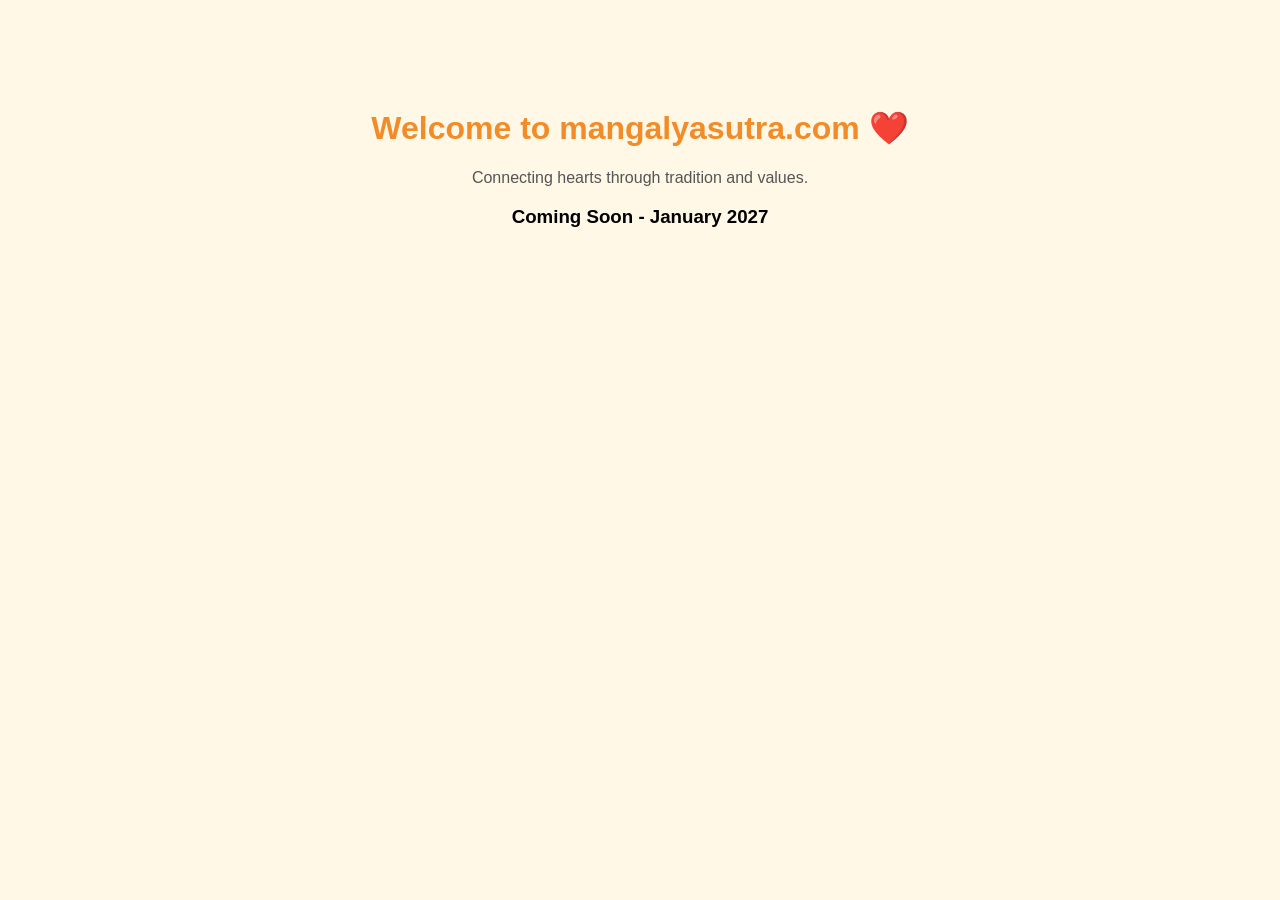
==== index.html @ 10a617f8 "Create index.html" ====
<!DOCTYPE html>
<html lang="en">
<head>
    <meta charset="UTF-8">
    <meta name="viewport" content="width=device-width, initial-scale=1.0">
    <title>SanataniLove</title>
    <style>
        body {
            font-family: Arial, sans-serif;
            text-align: center;
            background: #fff8e7;
            padding: 80px 20px;
        }
        h1 {
            color: #f28c28;
        }
        p {
            color: #555;
        }
    </style>
</head>
<body>

    <h1>Welcome to mangalyasutra.com ❤️</h1>
    <p>Connecting hearts through tradition and values.</p>
    <h3>Coming Soon - January 2027</h3>

</body>
</html>
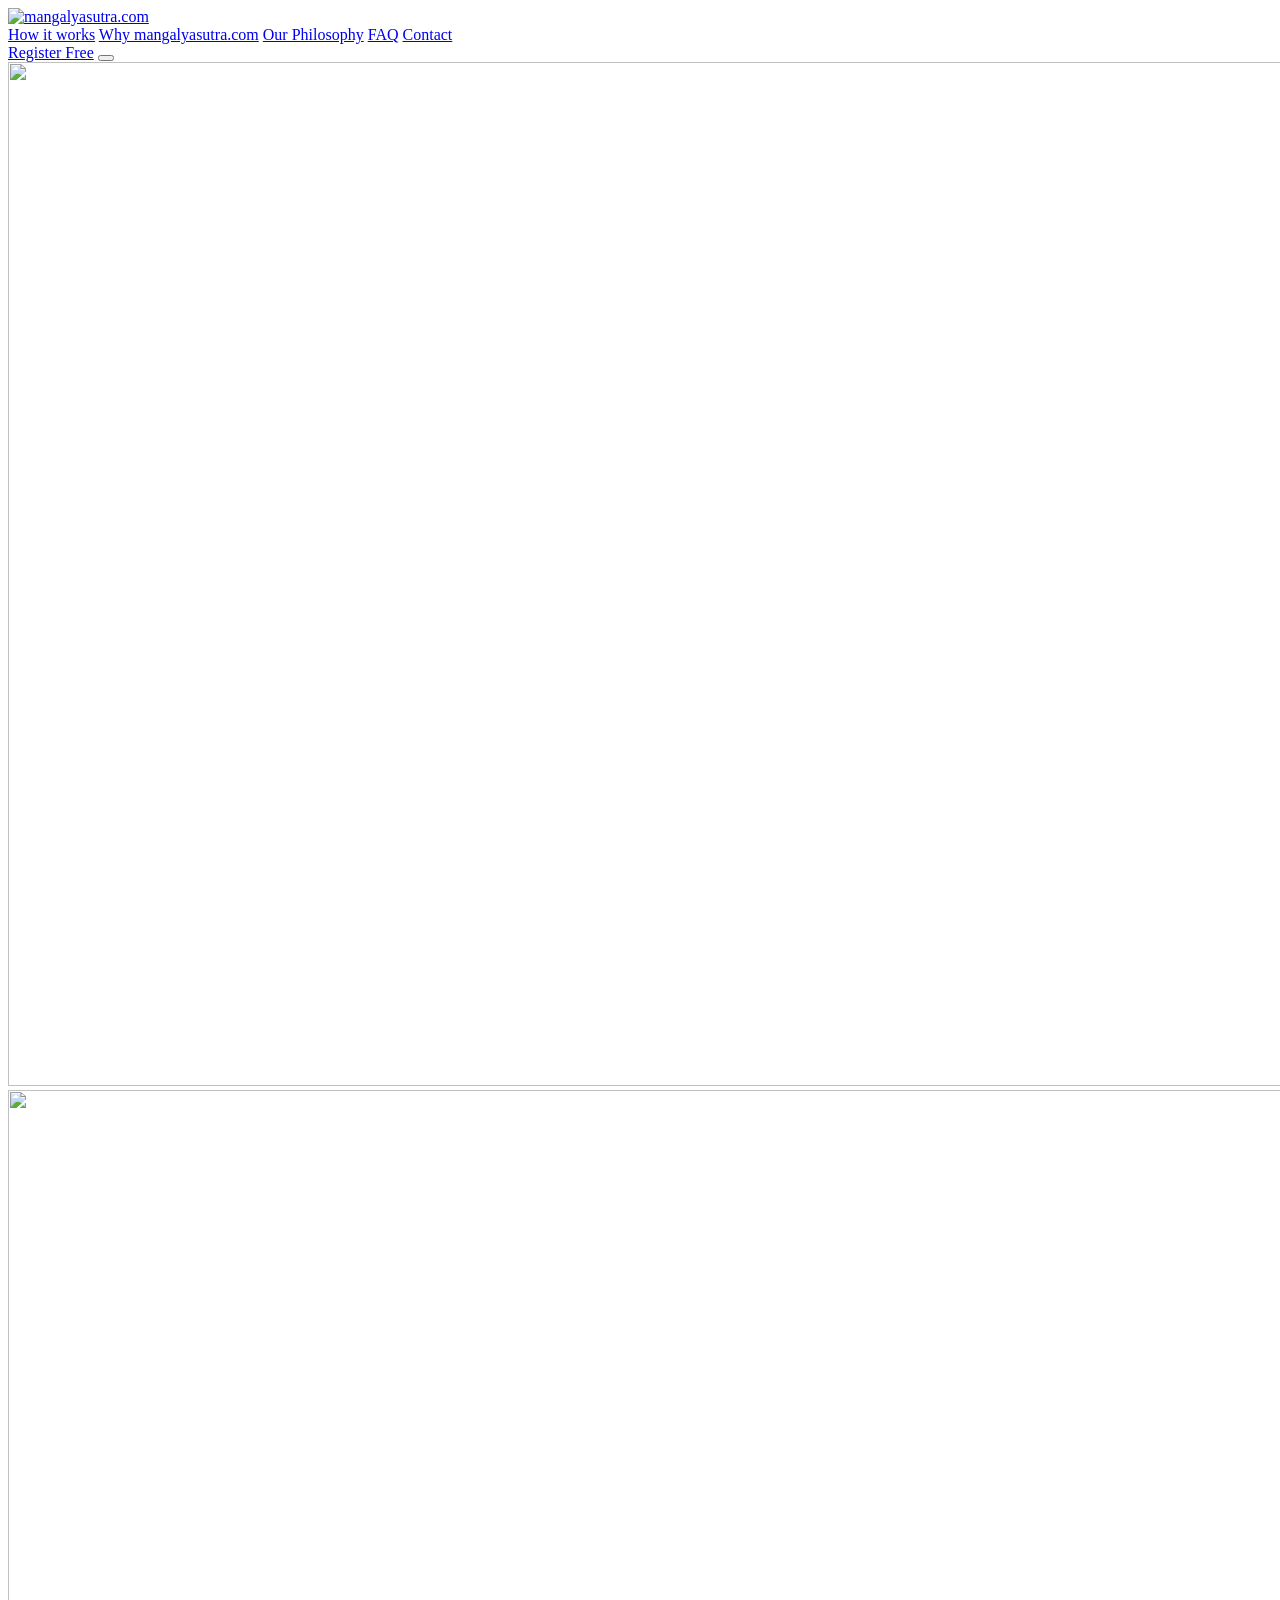
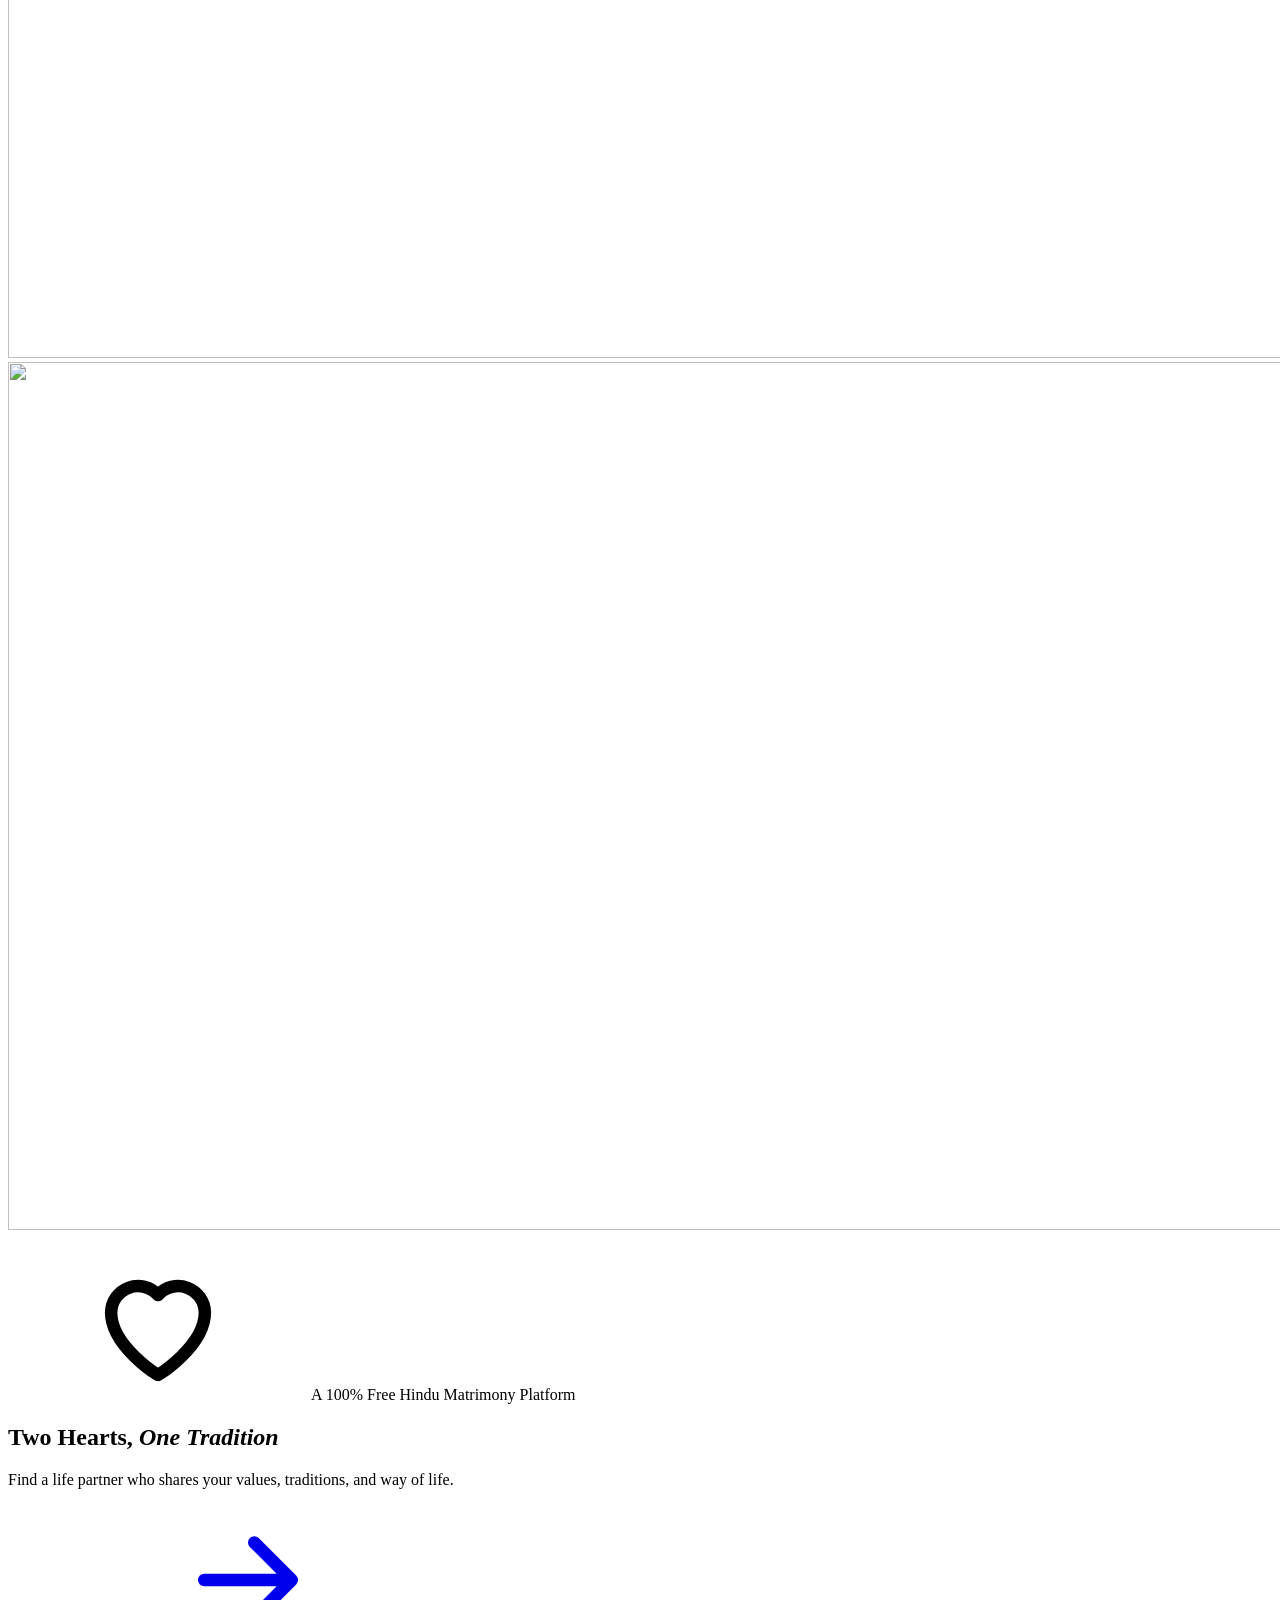
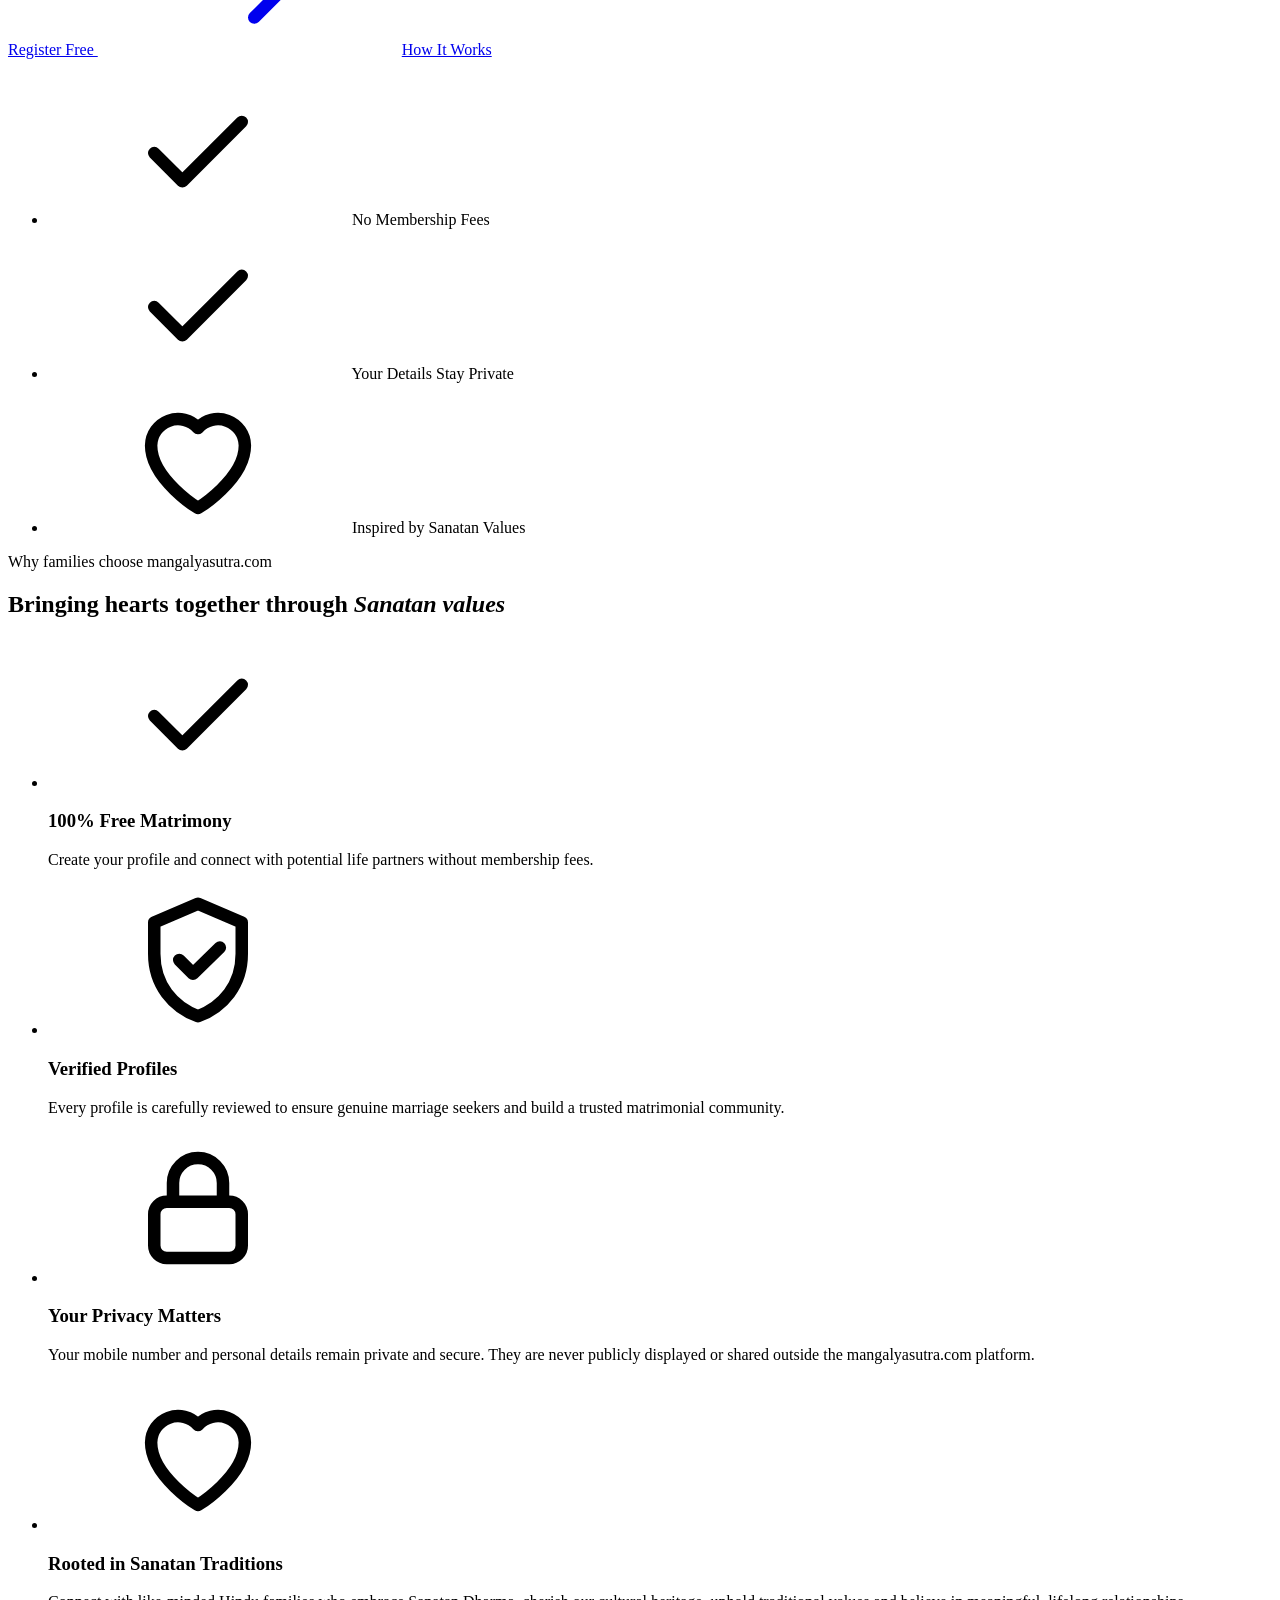
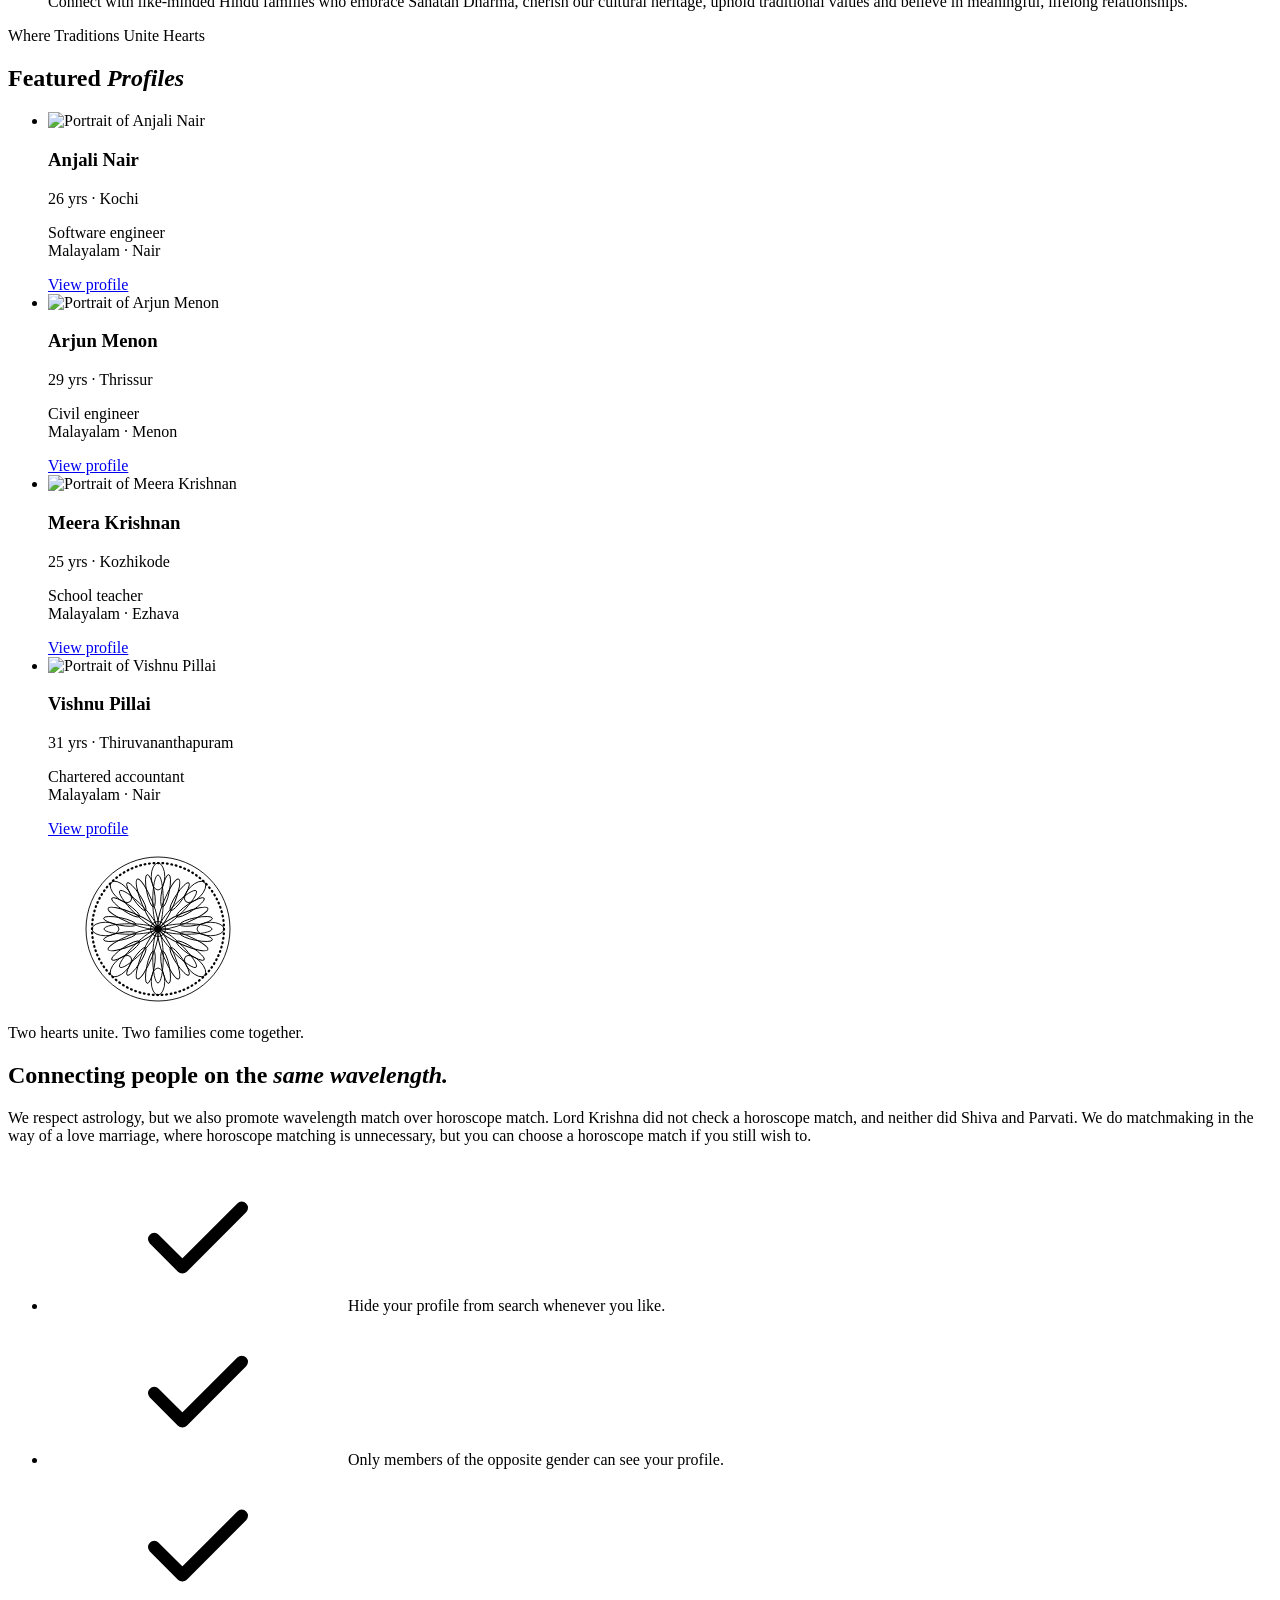
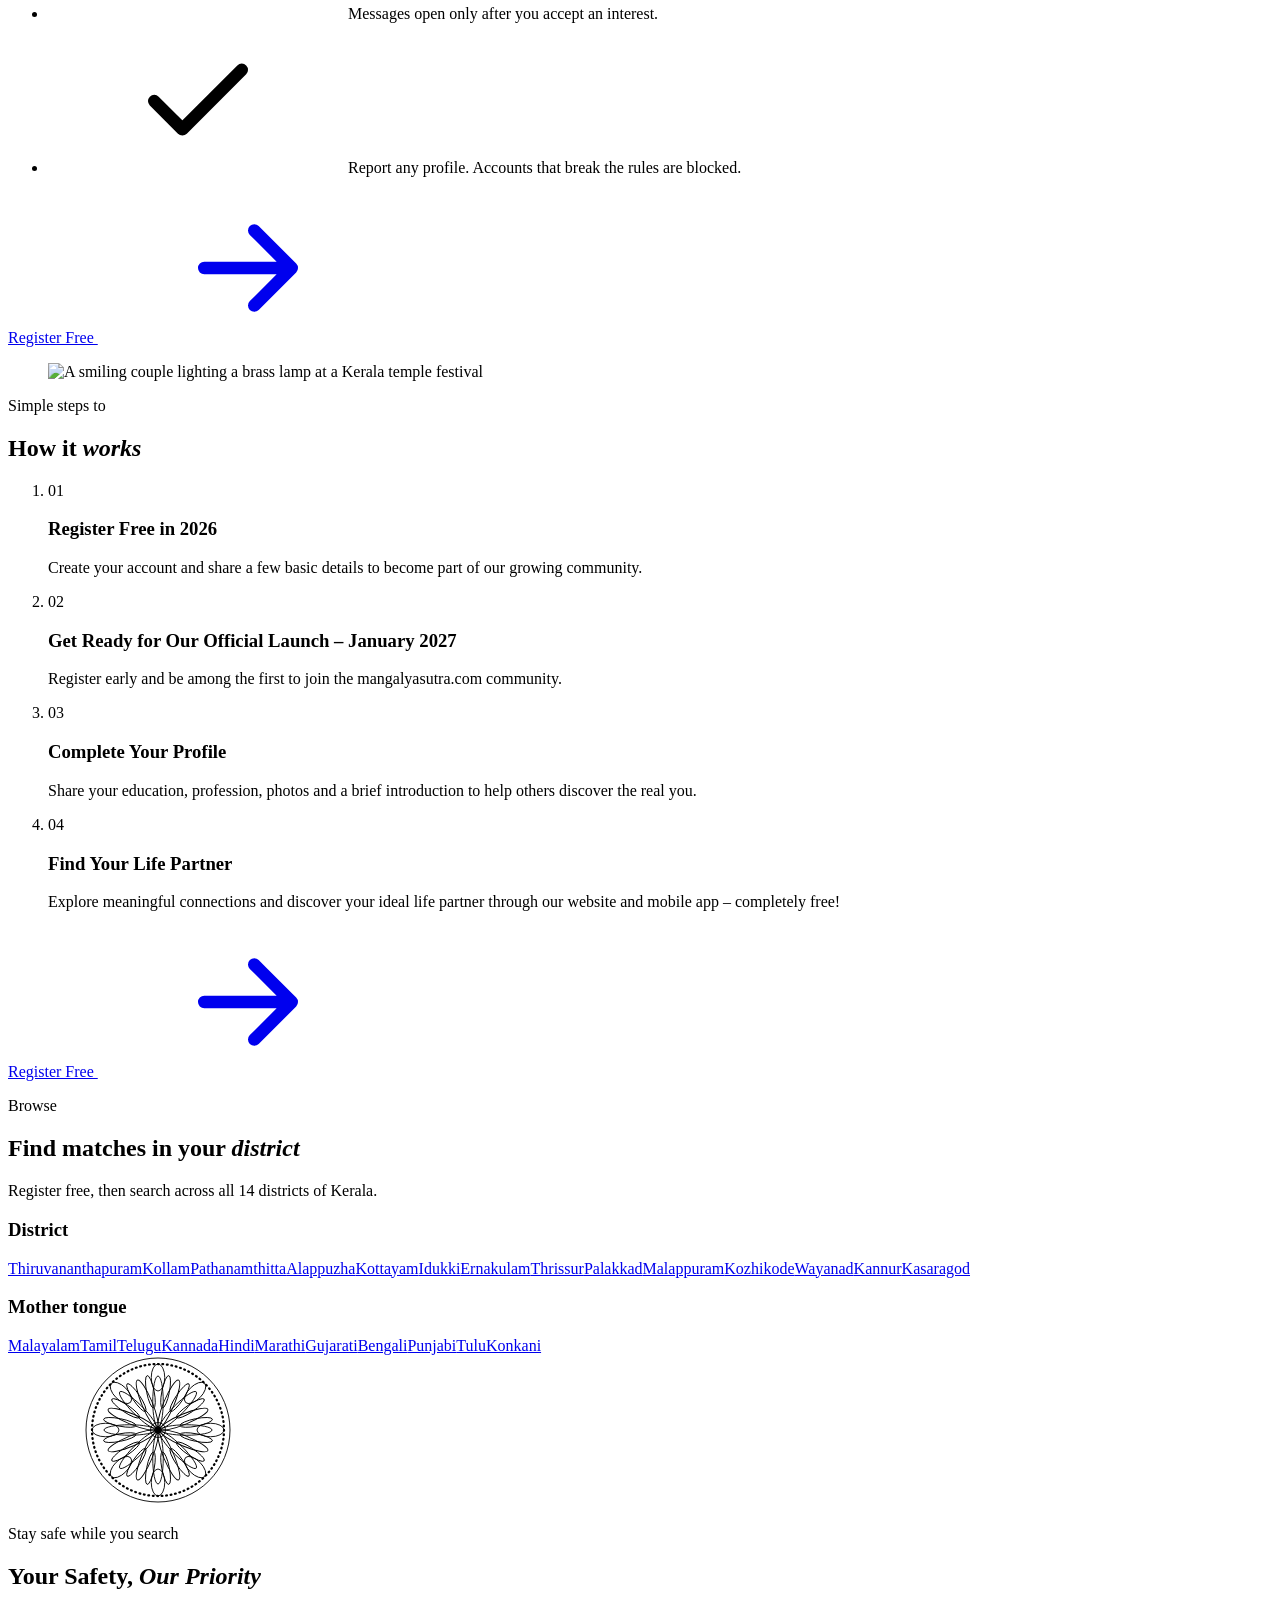
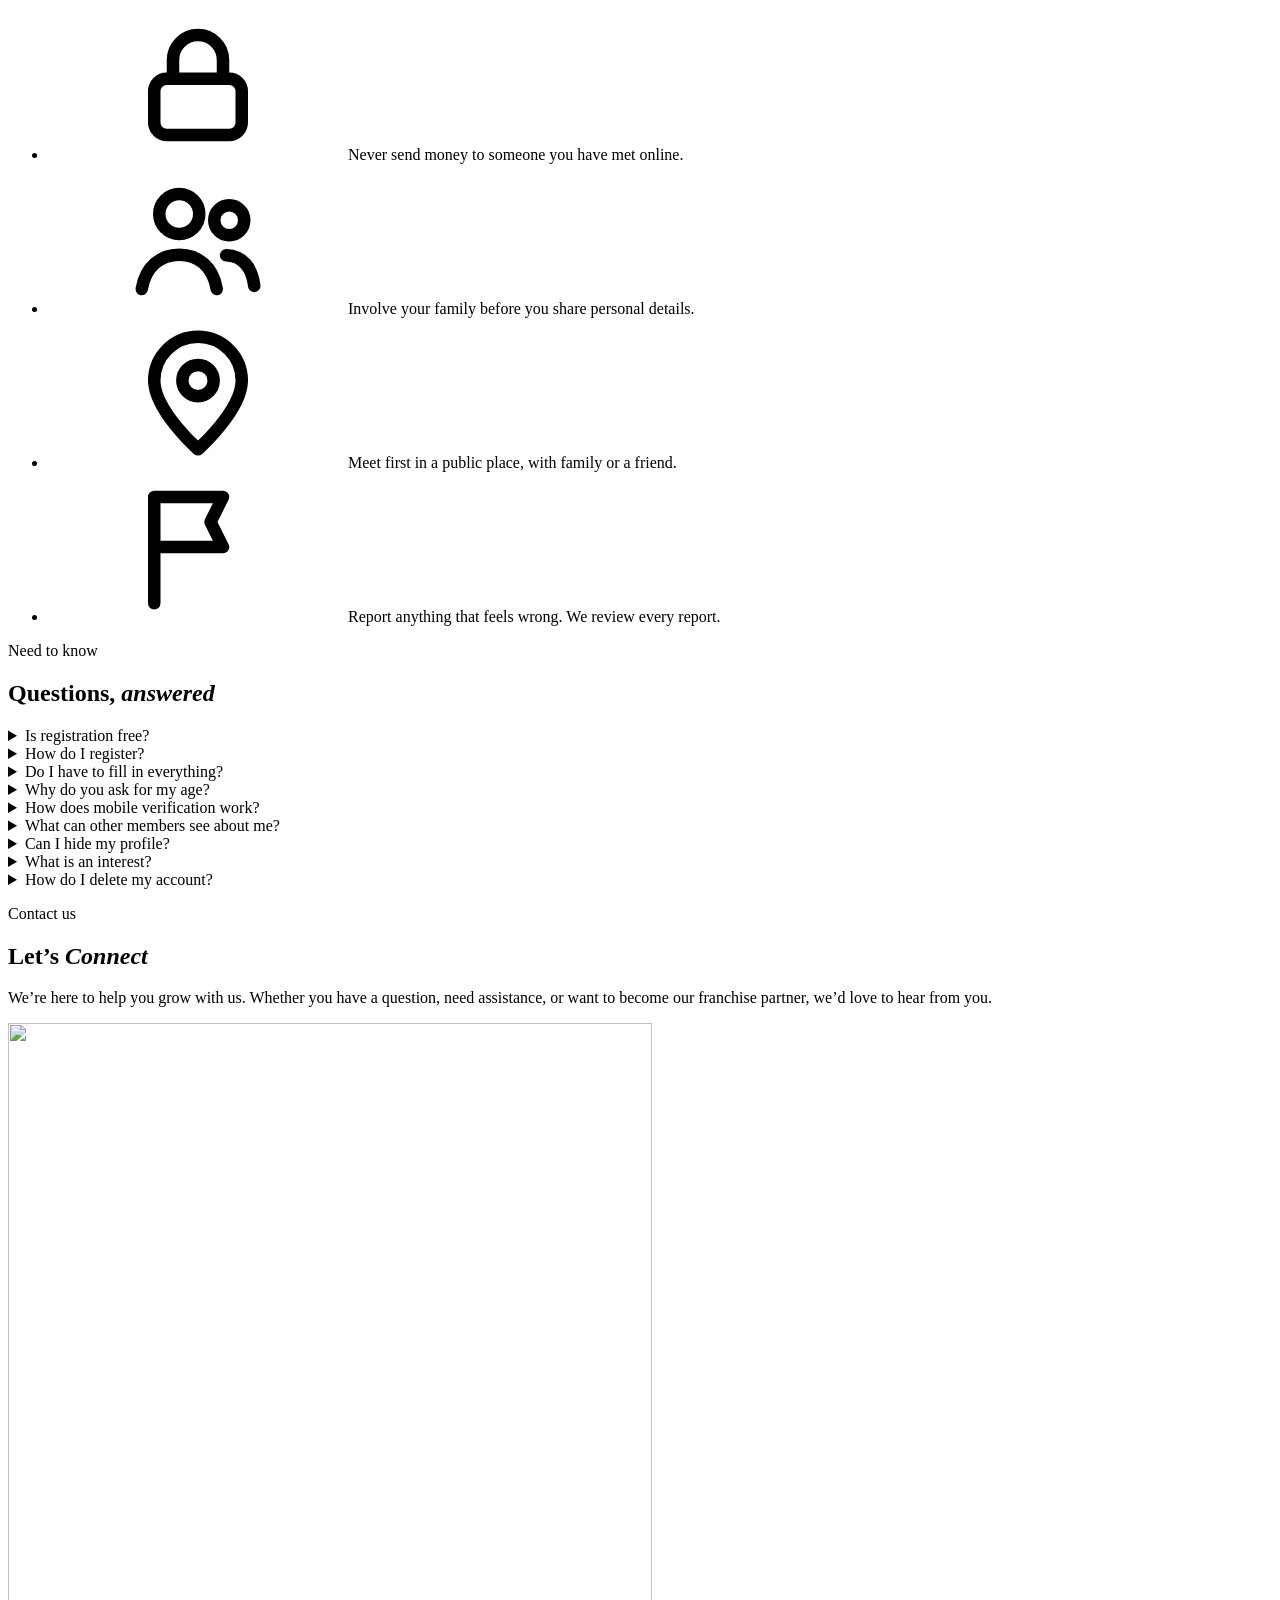
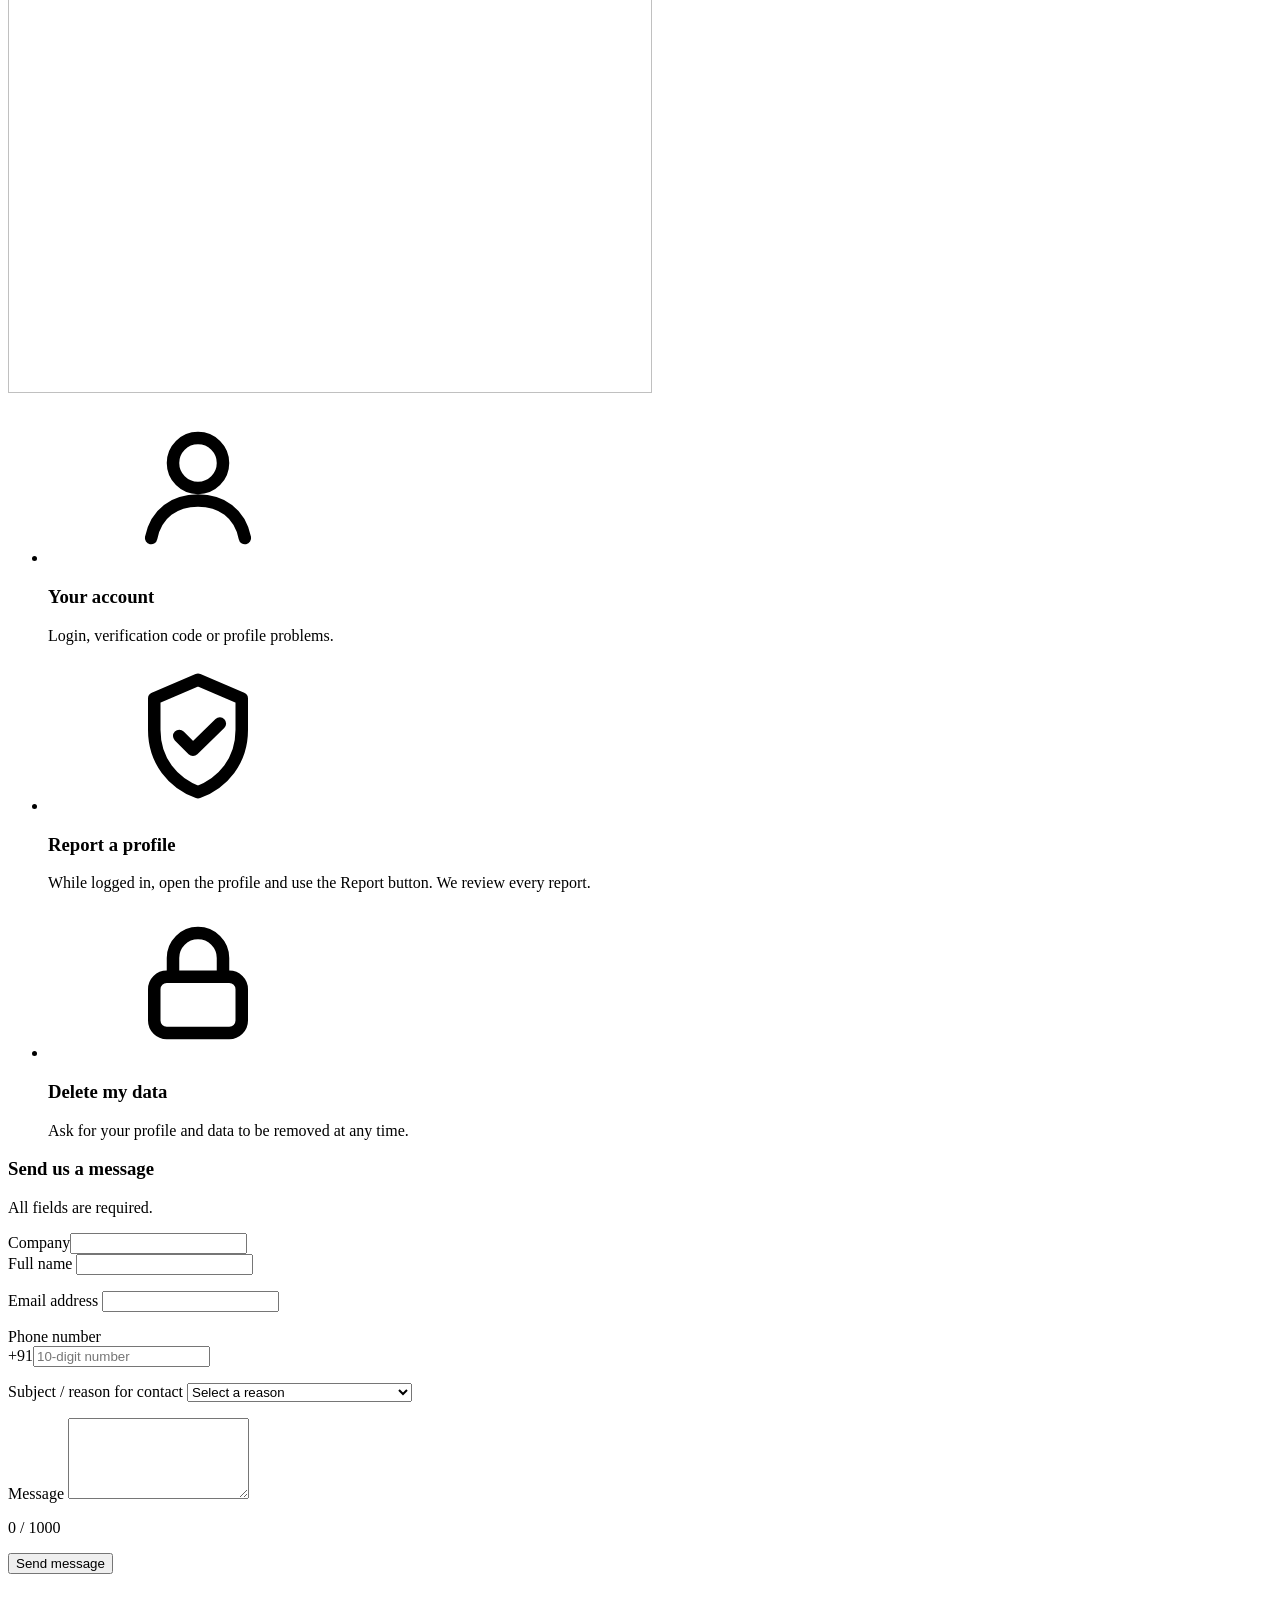
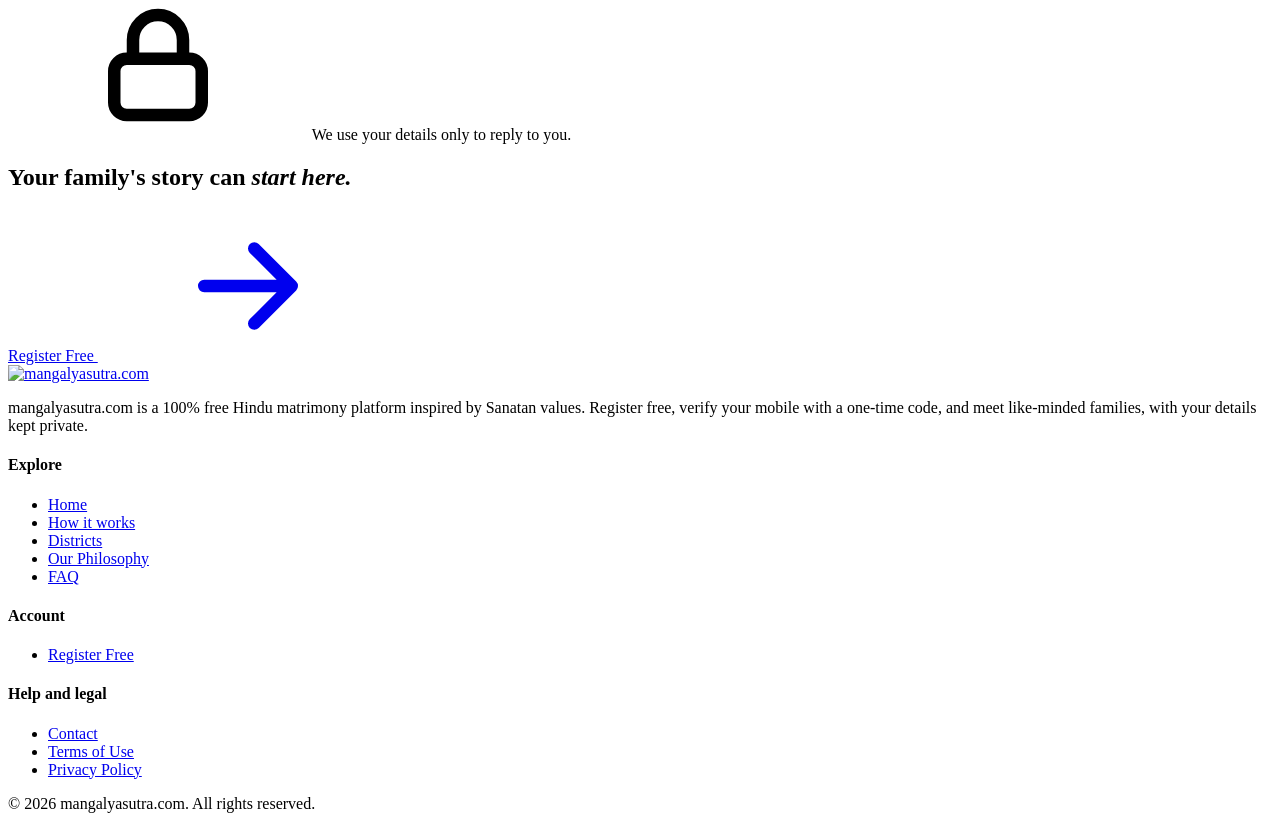
==== commit 250542ee: "initial" ====
--- a/index.html
+++ b/index.html
@@ -1,30 +1,374 @@
-
-<!DOCTYPE html>
+<!doctype html>
 <html lang="en">
 <head>
-    <meta charset="UTF-8">
-    <meta name="viewport" content="width=device-width, initial-scale=1.0">
-    <title>SanataniLove</title>
-    <style>
-        body {
-            font-family: Arial, sans-serif;
-            text-align: center;
-            background: #fff8e7;
-            padding: 80px 20px;
-        }
-        h1 {
-            color: #f28c28;
-        }
-        p {
-            color: #555;
-        }
-    </style>
+  <meta charset="utf-8">
+  <meta name="viewport" content="width=device-width, initial-scale=1">
+  <title>mangalyasutra.com | 100% Free Hindu Matrimony</title>
+  <meta name="description" content="A 100% free Hindu matrimony platform inspired by Sanatan values. Register free on mangalyasutra.com.">
+  <meta name="theme-color" content="#FFFFFF">
+  <meta property="og:title" content="mangalyasutra.com | Hindu Matrimony">
+  <meta property="og:description" content="Two Hearts, One Tradition. A 100% free Hindu matrimony platform.">
+  <meta property="og:type" content="website">
+  <link rel="icon" href="favicon.ico" sizes="any">
+  <link rel="icon" href="images/icons/favicon-32.png" type="image/png" sizes="32x32">
+  <link rel="icon" href="images/icons/favicon-192.png" type="image/png" sizes="192x192">
+  <link rel="apple-touch-icon" href="images/icons/apple-touch-icon.png">
+  <link rel="preconnect" href="https://fonts.googleapis.com">
+  <link rel="preconnect" href="https://fonts.gstatic.com" crossorigin>
+  <link rel="stylesheet" href="https://fonts.googleapis.com/css2?family=Source+Sans+3:wght@400;600;700&display=swap">
+  <link rel="stylesheet" href="css/v2.css">
 </head>
 <body>
-
-    <h1>Welcome to mangalyasutra.com ❤️</h1>
-    <p>Connecting hearts through tradition and values.</p>
-    <h3>Coming Soon - January 2027</h3>
-
+<svg width="0" height="0" style="position:absolute" aria-hidden="true" focusable="false">
+  <symbol id="i-check" viewBox="0 0 24 24" fill="none" stroke="currentColor" stroke-width="2" stroke-linecap="round" stroke-linejoin="round"><path d="M5 12.5l4.5 4.5L19 7.5"/></symbol>
+  <symbol id="i-shield" viewBox="0 0 24 24" fill="none" stroke="currentColor" stroke-width="2" stroke-linecap="round" stroke-linejoin="round"><path d="M12 3l7 3v5c0 5-3 8.5-7 10-4-1.5-7-5-7-10V6z"/><path d="M9 12l2.2 2.2L15.5 10"/></symbol>
+  <symbol id="i-user" viewBox="0 0 24 24" fill="none" stroke="currentColor" stroke-width="2" stroke-linecap="round" stroke-linejoin="round"><circle cx="12" cy="8" r="4"/><path d="M4.5 20c.8-4 3.8-6 7.5-6s6.7 2 7.5 6"/></symbol>
+  <symbol id="i-users" viewBox="0 0 24 24" fill="none" stroke="currentColor" stroke-width="2" stroke-linecap="round" stroke-linejoin="round"><circle cx="9" cy="8" r="3.2"/><path d="M3 20c.6-3.6 3-5.5 6-5.5s5.4 1.9 6 5.5"/><circle cx="17" cy="9" r="2.4"/><path d="M16.5 14.6c2.6.1 4.1 1.8 4.5 4.9"/></symbol>
+  <symbol id="i-pin" viewBox="0 0 24 24" fill="none" stroke="currentColor" stroke-width="2" stroke-linecap="round" stroke-linejoin="round"><path d="M12 21s-7-6.2-7-11a7 7 0 0 1 14 0c0 4.8-7 11-7 11z"/><circle cx="12" cy="10" r="2.5"/></symbol>
+  <symbol id="i-heart" viewBox="0 0 24 24" fill="none" stroke="currentColor" stroke-width="2" stroke-linecap="round" stroke-linejoin="round"><path d="M12 20s-7.5-4.6-7.5-10A4.3 4.3 0 0 1 12 7.2 4.3 4.3 0 0 1 19.5 10c0 5.4-7.5 10-7.5 10z"/></symbol>
+  <symbol id="i-lock" viewBox="0 0 24 24" fill="none" stroke="currentColor" stroke-width="2" stroke-linecap="round" stroke-linejoin="round"><rect x="5" y="11" width="14" height="9" rx="2"/><path d="M8 11V8a4 4 0 0 1 8 0v3"/></symbol>
+  <symbol id="i-eyeoff" viewBox="0 0 24 24" fill="none" stroke="currentColor" stroke-width="2" stroke-linecap="round" stroke-linejoin="round"><path d="M3 3l18 18"/><path d="M10.6 6.2A9.6 9.6 0 0 1 12 6c5 0 8.5 4.2 9.5 6a12 12 0 0 1-2.6 3.2M6.5 7.6A12.4 12.4 0 0 0 2.5 12c1 1.8 4.5 6 9.5 6 1.5 0 2.8-.4 4-1M9.9 10a3 3 0 0 0 4 4"/></symbol>
+  <symbol id="i-chat" viewBox="0 0 24 24" fill="none" stroke="currentColor" stroke-width="2" stroke-linecap="round" stroke-linejoin="round"><path d="M4 5h16v11H9l-5 4z"/></symbol>
+  <symbol id="i-flag" viewBox="0 0 24 24" fill="none" stroke="currentColor" stroke-width="2" stroke-linecap="round" stroke-linejoin="round"><path d="M5 21V4M5 4h11l-2 4 2 4H5"/></symbol>
+  <symbol id="i-arrow" viewBox="0 0 24 24" fill="none" stroke="currentColor" stroke-width="2" stroke-linecap="round" stroke-linejoin="round"><path d="M5 12h14M13 6l6 6-6 6"/></symbol>
+  <symbol id="i-close" viewBox="0 0 24 24" fill="none" stroke="currentColor" stroke-width="2" stroke-linecap="round" stroke-linejoin="round"><path d="M6 6l12 12M18 6L6 18"/></symbol>
+  <symbol id="i-male" viewBox="0 0 64 64"><defs><clipPath id="cp-m"><circle cx="32" cy="32" r="31"/></clipPath></defs><g clip-path="url(#cp-m)"><circle cx="32" cy="32" r="31" fill="#F28C28"/><path d="M8 66c1-11 10-17 24-17s23 6 24 17z" fill="#FBB867"/><path d="M25 44h14v9c-2 2-12 2-14 0z" fill="#FBD0B0"/><path d="M25 46c3 4 11 4 14 0v4c-3 3-11 3-14 0z" fill="#C2650A"/><ellipse cx="32" cy="30" rx="10" ry="12.5" fill="#FBD0B0"/><path d="M21.5 28c-3-9 1-17 10.500-17s14 8 10.500 17c-1-5-3-8-5-9-3 2-9 2-12 0-2 1-3.500 4-4 9z" fill="#263248"/><path d="M22 31c0 10 5 14 10 14s10-4 10-14c-1 3-3 5-5 5-2-1.500-3.500-1.500-5-1.500S28 35 27 36c-2 0-4-2-5-5z" fill="#263248"/><path d="M29 38.500c2 1 4 1 6 0-1 2-5 2-6 0z" fill="#FBD0B0"/></g></symbol>
+  <symbol id="i-female" viewBox="0 0 64 64"><defs><clipPath id="cp-f"><circle cx="32" cy="32" r="31"/></clipPath></defs><g clip-path="url(#cp-f)"><circle cx="32" cy="32" r="31" fill="#F28C28"/><path d="M20 24c0-11 5-17 12-17s12 6 12 17v27H20z" fill="#263248"/><path d="M9 66c2-10 10-16 23-16s21 6 23 16z" fill="#FBB867"/><path d="M24 58c1-5 4-8 8-8s7 3 8 8z" fill="#FBD0B0"/><path d="M26 42h12v8c-2 3-10 3-12 0z" fill="#FBD0B0"/><path d="M26 46c3 4 9 4 12 0v3c-3 3-9 3-12 0z" fill="#C2650A"/><ellipse cx="32" cy="29" rx="9.500" ry="12" fill="#FBD0B0"/><path d="M22 27c1-8 5-12 11-12 5 0 9 4 9 12-3-2-6-6-8-8-4 3-8 6-12 8z" fill="#263248"/><path d="M20 27c-1 8 0 12 2 14l-1-14zM44 27c1 8 0 12-2 14l1-14z" fill="#263248"/></g></symbol>
+  <symbol id="i-person" viewBox="0 0 24 24"><circle cx="12" cy="12" r="11" fill="currentColor" opacity=".18"/><circle cx="12" cy="9.3" r="3.6" fill="currentColor"/><path d="M5.4 18.6c1.3-3 3.8-4.6 6.6-4.6s5.3 1.6 6.6 4.6a10 10 0 0 1-13.2 0z" fill="currentColor"/></symbol>
+  <symbol id="mandala" viewBox="0 0 200 200" fill="none" stroke="currentColor" stroke-width="1.2"><ellipse cx="100" cy="62" rx="7" ry="34" transform="rotate(0.0 100 100)"/><ellipse cx="100" cy="62" rx="7" ry="34" transform="rotate(22.5 100 100)"/><ellipse cx="100" cy="62" rx="7" ry="34" transform="rotate(45.0 100 100)"/><ellipse cx="100" cy="62" rx="7" ry="34" transform="rotate(67.5 100 100)"/><ellipse cx="100" cy="62" rx="7" ry="34" transform="rotate(90.0 100 100)"/><ellipse cx="100" cy="62" rx="7" ry="34" transform="rotate(112.5 100 100)"/><ellipse cx="100" cy="62" rx="7" ry="34" transform="rotate(135.0 100 100)"/><ellipse cx="100" cy="62" rx="7" ry="34" transform="rotate(157.5 100 100)"/><ellipse cx="100" cy="62" rx="7" ry="34" transform="rotate(180.0 100 100)"/><ellipse cx="100" cy="62" rx="7" ry="34" transform="rotate(202.5 100 100)"/><ellipse cx="100" cy="62" rx="7" ry="34" transform="rotate(225.0 100 100)"/><ellipse cx="100" cy="62" rx="7" ry="34" transform="rotate(247.5 100 100)"/><ellipse cx="100" cy="62" rx="7" ry="34" transform="rotate(270.0 100 100)"/><ellipse cx="100" cy="62" rx="7" ry="34" transform="rotate(292.5 100 100)"/><ellipse cx="100" cy="62" rx="7" ry="34" transform="rotate(315.0 100 100)"/><ellipse cx="100" cy="62" rx="7" ry="34" transform="rotate(337.5 100 100)"/><ellipse cx="100" cy="48" rx="5" ry="22" transform="rotate(11.25 100 100)"/><ellipse cx="100" cy="48" rx="5" ry="22" transform="rotate(33.75 100 100)"/><ellipse cx="100" cy="48" rx="5" ry="22" transform="rotate(56.25 100 100)"/><ellipse cx="100" cy="48" rx="5" ry="22" transform="rotate(78.75 100 100)"/><ellipse cx="100" cy="48" rx="5" ry="22" transform="rotate(101.25 100 100)"/><ellipse cx="100" cy="48" rx="5" ry="22" transform="rotate(123.75 100 100)"/><ellipse cx="100" cy="48" rx="5" ry="22" transform="rotate(146.25 100 100)"/><ellipse cx="100" cy="48" rx="5" ry="22" transform="rotate(168.75 100 100)"/><ellipse cx="100" cy="48" rx="5" ry="22" transform="rotate(191.25 100 100)"/><ellipse cx="100" cy="48" rx="5" ry="22" transform="rotate(213.75 100 100)"/><ellipse cx="100" cy="48" rx="5" ry="22" transform="rotate(236.25 100 100)"/><ellipse cx="100" cy="48" rx="5" ry="22" transform="rotate(258.75 100 100)"/><ellipse cx="100" cy="48" rx="5" ry="22" transform="rotate(281.25 100 100)"/><ellipse cx="100" cy="48" rx="5" ry="22" transform="rotate(303.75 100 100)"/><ellipse cx="100" cy="48" rx="5" ry="22" transform="rotate(326.25 100 100)"/><ellipse cx="100" cy="48" rx="5" ry="22" transform="rotate(348.75 100 100)"/><ellipse cx="100" cy="30" rx="9" ry="18" transform="rotate(0.0 100 100)"/><ellipse cx="100" cy="30" rx="9" ry="18" transform="rotate(45.0 100 100)"/><ellipse cx="100" cy="30" rx="9" ry="18" transform="rotate(90.0 100 100)"/><ellipse cx="100" cy="30" rx="9" ry="18" transform="rotate(135.0 100 100)"/><ellipse cx="100" cy="30" rx="9" ry="18" transform="rotate(180.0 100 100)"/><ellipse cx="100" cy="30" rx="9" ry="18" transform="rotate(225.0 100 100)"/><ellipse cx="100" cy="30" rx="9" ry="18" transform="rotate(270.0 100 100)"/><ellipse cx="100" cy="30" rx="9" ry="18" transform="rotate(315.0 100 100)"/><circle cx="100" cy="100" r="96"/><circle cx="100" cy="100" r="88" stroke-dasharray="1 5" stroke-linecap="round" stroke-width="3"/><circle cx="100" cy="100" r="10"/><circle cx="100" cy="100" r="4" fill="currentColor"/></symbol>
+</svg>
+<header class="hdr">
+  <div class="wrap hdr-in">
+    <a class="logo" href="/" aria-label="mangalyasutra.com home"><img src="images/brand/logo-header.png" alt="mangalyasutra.com" width="292" height="28"></a>
+    <nav class="nav" id="site-nav" aria-label="Main">
+      
+      <a href="#how">How it works</a>
+      <a href="#why">Why mangalyasutra.com</a>
+      <a href="/philosophy">Our Philosophy</a>
+      <a href="#faq">FAQ</a>
+      <a href="#contact">Contact</a>
+    </nav>
+    <div class="hdr-act">
+      <a class="btn btn-sm" id="header-register" href="#register" data-open-register>Register Free</a>
+      <button type="button" class="nav-toggle" id="nav-toggle" aria-expanded="false" aria-controls="site-nav" aria-label="Menu"><span></span></button>
+    </div>
+  </div>
+</header>
+
+<main id="main">
+
+  <section class="hero" aria-labelledby="hero-h" aria-roledescription="carousel" aria-label="Featured photos">
+    <div class="hero-slides" data-parallax="0.14" data-oversized aria-hidden="true">
+      <img class="hero-bg s1 is-on" src="images/hero/hero-1.jpg" width="1536" height="1024" alt="" fetchpriority="high">
+      <img class="hero-bg s2" src="images/hero/hero-3.jpg" width="1389" height="868" alt="" loading="lazy" decoding="async">
+      <img class="hero-bg s3" src="images/hero/hero-2.jpg" width="1305" height="868" alt="" loading="lazy" decoding="async">
+    </div>
+    <div class="wrap hero-copy" data-parallax="-0.04">
+      <p class="eyebrow"><svg aria-hidden="true"><use href="#i-heart"/></svg> A 100% Free Hindu Matrimony Platform</p>
+      <h1 id="hero-h">Two Hearts, <em>One Tradition</em></h1>
+      <p class="hero-sub">Find a life partner who shares your values, traditions, and way of life.</p>
+      <div class="hero-cta">
+        <a class="btn btn-hero" href="#register" data-open-register>Register Free <svg aria-hidden="true"><use href="#i-arrow"/></svg></a>
+        <a class="btn btn-ghost" href="#how">How It Works</a>
+      </div>
+      <ul class="hero-note">
+        <li><svg aria-hidden="true"><use href="#i-check"/></svg> No Membership Fees</li>
+        <li><svg aria-hidden="true"><use href="#i-check"/></svg> Your Details Stay Private</li>
+        <li><svg aria-hidden="true"><use href="#i-heart"/></svg> Inspired by Sanatan Values</li>
+      </ul>
+      <div class="hero-dots" role="group" aria-label="Photo controls" hidden></div>
+    </div>
+  </section>
+
+  <section class="why" id="why" aria-labelledby="why-h">
+    <div class="wrap">
+      <div class="why-card">
+        <p class="kicker">Why families choose mangalyasutra.com</p>
+        <h2 id="why-h" class="title">Bringing hearts together through <em>Sanatan values</em></h2>
+        <ul class="why-grid">
+          <li class="feat"><span class="ico"><svg aria-hidden="true"><use href="#i-check"/></svg></span><h3>100% Free Matrimony</h3><p>Create your profile and connect with potential life partners without membership fees.</p></li>
+          <li class="feat"><span class="ico"><svg aria-hidden="true"><use href="#i-shield"/></svg></span><h3>Verified Profiles</h3><p>Every profile is carefully reviewed to ensure genuine marriage seekers and build a trusted matrimonial community.</p></li>
+          <li class="feat"><span class="ico"><svg aria-hidden="true"><use href="#i-lock"/></svg></span><h3>Your Privacy Matters</h3><p>Your mobile number and personal details remain private and secure. They are never publicly displayed or shared outside the mangalyasutra.com platform.</p></li>
+          <li class="feat"><span class="ico"><svg aria-hidden="true"><use href="#i-heart"/></svg></span><h3>Rooted in Sanatan Traditions</h3><p>Connect with like-minded Hindu families who embrace Sanatan Dharma, cherish our cultural heritage, uphold traditional values and believe in meaningful, lifelong relationships.</p></li>
+        </ul>
+      </div>
+    </div>
+  </section>
+
+  <section class="profiles" id="profiles" aria-labelledby="profiles-h">
+    <div class="wrap">
+      <div class="head-c">
+        <p class="kicker">Where Traditions Unite Hearts</p>
+        <h2 id="profiles-h" class="title">Featured <em>Profiles</em></h2>
+      </div>
+      <div class="pscroll" tabindex="0" role="region" aria-label="Highlighted profiles"><ul class="pgrid">
+        <li class="pcard"><img src="images/profiles/profile-1.jpg" width="149" height="199" alt="Portrait of Anjali Nair" loading="lazy" decoding="async"><h3>Anjali Nair</h3><p class="pmeta">26 yrs · Kochi</p><p>Software engineer<br>Malayalam · Nair</p><a class="btn btn-sm" href="#register" data-open-register>View profile</a></li>
+        <li class="pcard"><img src="images/profiles/profile-2.jpg" width="149" height="199" alt="Portrait of Arjun Menon" loading="lazy" decoding="async"><h3>Arjun Menon</h3><p class="pmeta">29 yrs · Thrissur</p><p>Civil engineer<br>Malayalam · Menon</p><a class="btn btn-sm" href="#register" data-open-register>View profile</a></li>
+        <li class="pcard"><img src="images/profiles/profile-3.jpg" width="149" height="199" alt="Portrait of Meera Krishnan" loading="lazy" decoding="async"><h3>Meera Krishnan</h3><p class="pmeta">25 yrs · Kozhikode</p><p>School teacher<br>Malayalam · Ezhava</p><a class="btn btn-sm" href="#register" data-open-register>View profile</a></li>
+        <li class="pcard"><img src="images/profiles/profile-4.jpg" width="149" height="199" alt="Portrait of Vishnu Pillai" loading="lazy" decoding="async"><h3>Vishnu Pillai</h3><p class="pmeta">31 yrs · Thiruvananthapuram</p><p>Chartered accountant<br>Malayalam · Nair</p><a class="btn btn-sm" href="#register" data-open-register>View profile</a></li>
+      </ul></div>
+    </div>
+  </section>
+
+  <section class="family" id="family" aria-labelledby="family-h">
+    <svg class="deco deco-mandala" data-parallax="-0.06" aria-hidden="true"><use href="#mandala"/></svg>
+    <span class="deco deco-dot d1" data-parallax="0.1" aria-hidden="true"></span>
+    <div class="wrap family-grid">
+      <div class="family-card">
+        <p class="kicker">Two hearts unite. Two families come together.</p>
+        <h2 id="family-h" class="title">Connecting people on the <em>same wavelength.</em></h2>
+        <p class="lede">We respect astrology, but we also promote wavelength match over horoscope match. Lord Krishna did not check a horoscope match, and neither did Shiva and Parvati. We do matchmaking in the way of a love marriage, where horoscope matching is unnecessary, but you can choose a horoscope match if you still wish to.</p>
+        <ul class="checks">
+          <li><svg aria-hidden="true"><use href="#i-check"/></svg>Hide your profile from search whenever you like.</li>
+          <li><svg aria-hidden="true"><use href="#i-check"/></svg>Only members of the opposite gender can see your profile.</li>
+          <li><svg aria-hidden="true"><use href="#i-check"/></svg>Messages open only after you accept an interest.</li>
+          <li><svg aria-hidden="true"><use href="#i-check"/></svg>Report any profile. Accounts that break the rules are blocked.</li>
+        </ul>
+        <a class="btn" id="family-cta" href="#register" data-open-register>Register Free <svg aria-hidden="true"><use href="#i-arrow"/></svg></a>
+      </div>
+      <figure class="family-art" data-parallax="-0.05"><img src="images/sections/family-art.jpg" width="1000" height="667" alt="A smiling couple lighting a brass lamp at a Kerala temple festival" decoding="async"></figure>
+    </div>
+  </section>
+
+  <section class="steps" id="how" aria-labelledby="steps-h">
+    <span class="deco deco-dot d2" data-parallax="0.08" aria-hidden="true"></span>
+    <div class="wrap">
+      <div class="head-c">
+        <p class="kicker">Simple steps to</p>
+        <h2 id="steps-h" class="title">How it <em>works</em></h2>
+      </div>
+      <ol class="steps-grid">
+        <li class="step"><span class="num">01</span><h3>Register Free in 2026</h3><p>Create your account and share a few basic details to become part of our growing community.</p></li>
+        <li class="step"><span class="num">02</span><h3>Get Ready for Our Official Launch &ndash; January 2027</h3><p>Register early and be among the first to join the mangalyasutra.com community.</p></li>
+        <li class="step"><span class="num">03</span><h3>Complete Your Profile</h3><p>Share your education, profession, photos and a brief introduction to help others discover the real you.</p></li>
+        <li class="step"><span class="num">04</span><h3>Find Your Life Partner</h3><p>Explore meaningful connections and discover your ideal life partner through our website and mobile app &ndash; completely free!</p></li>
+      </ol>
+      <div class="steps-cta"><a class="btn btn-lg" href="#register" data-open-register>Register Free <svg aria-hidden="true"><use href="#i-arrow"/></svg></a></div>
+    </div>
+  </section>
+
+  <section class="browse" id="districts" aria-labelledby="districts-h">
+    <div class="wrap">
+      <div class="browse-card">
+        <div class="head-row">
+          <p class="kicker">Browse</p>
+          <h2 id="districts-h" class="title">Find matches in your <em>district</em></h2>
+          <p class="lede">Register free, then search across all 14 districts of Kerala.</p>
+        </div>
+        <div class="browse-row"><h3>District</h3><div class="chips"><a href="#register" data-open-register>Thiruvananthapuram</a><a href="#register" data-open-register>Kollam</a><a href="#register" data-open-register>Pathanamthitta</a><a href="#register" data-open-register>Alappuzha</a><a href="#register" data-open-register>Kottayam</a><a href="#register" data-open-register>Idukki</a><a href="#register" data-open-register>Ernakulam</a><a href="#register" data-open-register>Thrissur</a><a href="#register" data-open-register>Palakkad</a><a href="#register" data-open-register>Malappuram</a><a href="#register" data-open-register>Kozhikode</a><a href="#register" data-open-register>Wayanad</a><a href="#register" data-open-register>Kannur</a><a href="#register" data-open-register>Kasaragod</a></div></div>
+        <div class="browse-row"><h3>Mother tongue</h3><div class="chips"><a href="#register" data-open-register>Malayalam</a><a href="#register" data-open-register>Tamil</a><a href="#register" data-open-register>Telugu</a><a href="#register" data-open-register>Kannada</a><a href="#register" data-open-register>Hindi</a><a href="#register" data-open-register>Marathi</a><a href="#register" data-open-register>Gujarati</a><a href="#register" data-open-register>Bengali</a><a href="#register" data-open-register>Punjabi</a><a href="#register" data-open-register>Tulu</a><a href="#register" data-open-register>Konkani</a></div></div>
+      </div>
+    </div>
+  </section>
+
+  <section class="safety" aria-labelledby="safety-h">
+    <svg class="deco deco-mandala light" data-parallax="0.07" aria-hidden="true"><use href="#mandala"/></svg>
+    <div class="wrap">
+      <p class="kicker">Stay safe while you search</p>
+      <h2 id="safety-h" class="title">Your Safety, <em>Our Priority</em></h2>
+      <ul class="tiles">
+        <li class="tile"><svg aria-hidden="true"><use href="#i-lock"/></svg>Never send money to someone you have met online.</li>
+        <li class="tile"><svg aria-hidden="true"><use href="#i-users"/></svg>Involve your family before you share personal details.</li>
+        <li class="tile"><svg aria-hidden="true"><use href="#i-pin"/></svg>Meet first in a public place, with family or a friend.</li>
+        <li class="tile"><svg aria-hidden="true"><use href="#i-flag"/></svg>Report anything that feels wrong. We review every report.</li>
+      </ul>
+    </div>
+  </section>
+
+  <section class="faq" id="faq" aria-labelledby="faq-h">
+    <div class="wrap">
+      <div class="head-c">
+        <p class="kicker">Need to know</p>
+        <h2 id="faq-h" class="title">Questions, <em>answered</em></h2>
+      </div>
+      <div class="faq-list">
+        <details><summary>Is registration free?</summary><p>Yes. mangalyasutra.com is 100% free, with no membership fees.</p></details>
+        <details><summary>How do I register?</summary><p>Fill in the short form on this page, enter the code we send to your mobile, then complete your profile.</p></details>
+        <details><summary>Do I have to fill in everything?</summary><p>No. There are only six quick fields. You can add more to your profile after you register.</p></details>
+        <details><summary>Why do you ask for my age?</summary><p>To make sure every member is of legal marriageable age under Indian law (21 for men, 18 for women).</p></details>
+        <details><summary>How does mobile verification work?</summary><p>We send a one-time code to your mobile number. You log in with a code each time, so there is no password to remember.</p></details>
+        <details><summary>What can other members see about me?</summary><p>Only logged-in members of the opposite gender can see your profile. Your name is shortened in search results, and your mobile number is never shown.</p></details>
+        <details><summary>Can I hide my profile?</summary><p>Yes. Switch off "Show my profile in search" in My profile at any time.</p></details>
+        <details><summary>What is an interest?</summary><p>It is your way of saying hello. When the other person accepts, you can message each other.</p></details>
+        <details><summary>How do I delete my account?</summary><p>Contact us from the Contact page and we will remove your account and data.</p></details>
+      </div>
+    </div>
+  </section>
+
+  <section class="contact" id="contact" aria-labelledby="contact-h">
+    <span class="deco deco-dot d3" data-parallax="0.09" aria-hidden="true"></span>
+    <div class="wrap">
+      <div class="head-c">
+        <p class="kicker">Contact us</p>
+        <h2 id="contact-h" class="title">Let&rsquo;s <em>Connect</em></h2>
+        <p class="lede">We&rsquo;re here to help you grow with us. Whether you have a question, need assistance, or want to become our franchise partner, we&rsquo;d love to hear from you.</p>
+      </div>
+      <div class="contact-grid">
+        <aside class="contact-visual" aria-label="Ways we can help">
+          <img class="cv-img" src="images/sections/contact-photo.jpg" data-parallax="0.1" width="644" height="970" alt="" loading="lazy">
+          <div class="cv-copy">
+            <ul class="cv-list">
+              <li><svg aria-hidden="true"><use href="#i-user"/></svg><div><h3>Your account</h3><p>Login, verification code or profile problems.</p></div></li>
+              <li><svg aria-hidden="true"><use href="#i-shield"/></svg><div><h3>Report a profile</h3><p>While logged in, open the profile and use the Report button. We review every report.</p></div></li>
+              <li><svg aria-hidden="true"><use href="#i-lock"/></svg><div><h3>Delete my data</h3><p>Ask for your profile and data to be removed at any time.</p></div></li>
+            </ul>
+            <p class="cv-lines" id="contact-lines" hidden></p>
+          </div>
+        </aside>
+        <div class="contact-card">
+          <form id="contact-form" novalidate>
+            <h3 class="cf-title">Send us a message</h3>
+            <p class="cf-sub">All fields are required.</p>
+            <div class="trap" aria-hidden="true"><label for="cf-company">Company</label><input id="cf-company" name="company" type="text" tabindex="-1" autocomplete="off"></div>
+            <div class="field" data-field="name">
+              <label for="cf-name">Full name</label>
+              <input id="cf-name" name="name" type="text" autocomplete="name" maxlength="60" aria-describedby="cf-name-err" required>
+              <p class="err" id="cf-name-err" aria-live="polite"></p>
+            </div>
+            <div class="row2">
+              <div class="field" data-field="email">
+                <label for="cf-email">Email address</label>
+                <input id="cf-email" name="email" type="email" autocomplete="email" maxlength="120" aria-describedby="cf-email-err" required>
+                <p class="err" id="cf-email-err" aria-live="polite"></p>
+              </div>
+              <div class="field" data-field="phone">
+                <label for="cf-phone">Phone number</label>
+                <div class="phone"><span class="cc" aria-hidden="true">+91</span><input id="cf-phone" name="phone" type="tel" inputmode="numeric" autocomplete="tel-national" maxlength="10" placeholder="10-digit number" aria-describedby="cf-phone-err" required></div>
+                <p class="err" id="cf-phone-err" aria-live="polite"></p>
+              </div>
+            </div>
+            <div class="field" data-field="subject">
+              <label for="cf-subject">Subject / reason for contact</label>
+              <select id="cf-subject" name="subject" aria-describedby="cf-subject-err" required>
+                <option value="">Select a reason</option>
+                <option>General Enquiry</option><option>Franchise Partnership Opportunity</option><option>Report an Issue</option>
+              </select>
+              <p class="err" id="cf-subject-err" aria-live="polite"></p>
+            </div>
+            <div class="field" data-field="message">
+              <label for="cf-message">Message</label>
+              <textarea id="cf-message" name="message" rows="5" maxlength="1000" aria-describedby="cf-message-err cf-count" required></textarea>
+              <div class="cf-meta"><p class="err" id="cf-message-err" aria-live="polite"></p><span class="cf-count" id="cf-count">0 / 1000</span></div>
+            </div>
+            <p class="err form-err" id="cf-form-err" role="alert"></p>
+            <button type="submit" class="btn-primary" id="cf-submit">Send message</button>
+            <p class="privacy-note"><svg aria-hidden="true"><use href="#i-lock"/></svg> We use your details only to reply to you.</p>
+          </form>
+          <div class="success" id="cf-success" role="status" tabindex="-1" hidden>
+            <svg class="ok" aria-hidden="true"><use href="#i-check"/></svg>
+            <h3>Thank you, <span id="cf-success-name"></span>.</h3>
+            <p>Your message has been received. We will reply to you as soon as we can.</p>
+            <button type="button" class="btn btn-line" id="cf-again" style="margin-top:18px">Send another message</button>
+          </div>
+        </div>
+      </div>
+    </div>
+  </section>
+
+  <section class="s-cta" aria-labelledby="cta-h">
+    <div class="wrap">
+      <h2 id="cta-h">Your family's story can <em>start here.</em></h2>
+      <a class="btn btn-white btn-lg" id="cta-link" href="#register" data-open-register>Register Free <svg aria-hidden="true"><use href="#i-arrow"/></svg></a>
+    </div>
+  </section>
+</main>
+
+<dialog class="dlg" id="reg-dialog" aria-labelledby="rg-title">
+  <button class="dlg-x" type="button" id="rg-close" aria-label="Close"><svg aria-hidden="true"><use href="#i-close"/></svg></button>
+  <form id="rg-form" novalidate>
+    <h2 id="rg-title">Register Free</h2>
+    <p class="dlg-sub">100% free. Takes about a minute.</p>
+    <div class="trap" aria-hidden="true"><label for="rg-company">Company</label><input id="rg-company" name="company" type="text" tabindex="-1" autocomplete="off"></div>
+    <div class="pf" data-field="name">
+      <label class="sr-only" for="rg-name">Full name</label>
+      <input id="rg-name" name="name" type="text" placeholder="Full Name" autocomplete="name" maxlength="60" aria-describedby="rg-name-err" required>
+      <p class="err" id="rg-name-err" aria-live="polite"></p>
+    </div>
+    <div class="pf" data-field="mobile">
+      <label class="sr-only" for="rg-mobile">Mobile number</label>
+      <div class="pbox">
+        <span class="pcc" aria-hidden="true"><svg class="flag" viewBox="0 0 24 16"><rect width="24" height="5.4" fill="#FF9933"/><rect y="5.3" width="24" height="5.4" fill="#fff"/><rect y="10.6" width="24" height="5.4" fill="#138808"/><circle cx="12" cy="8" r="1.9" fill="none" stroke="#000080" stroke-width=".8"/></svg>+91</span>
+        <input id="rg-mobile" name="mobile" type="tel" inputmode="numeric" autocomplete="tel-national" maxlength="10" placeholder="Mobile Number" aria-describedby="rg-mobile-err" required>
+      </div>
+      <p class="err" id="rg-mobile-err" aria-live="polite"></p>
+    </div>
+    <fieldset class="pf" data-field="gender" aria-describedby="rg-gender-err">
+      <legend class="sr-only">Gender</legend>
+      <div class="gtoggle">
+        <label><input type="radio" name="gender" value="Male" id="rg-male" required><span><svg aria-hidden="true"><use href="#i-male"/></svg>Male</span></label>
+        <label><input type="radio" name="gender" value="Female" id="rg-female"><span><svg aria-hidden="true"><use href="#i-female"/></svg>Female</span></label>
+      </div>
+      <p class="err" id="rg-gender-err" aria-live="polite"></p>
+    </fieldset>
+    <div class="pf" data-field="age">
+      <label class="sr-only" for="rg-age">Age</label>
+      <select id="rg-age" name="age" aria-describedby="rg-age-err" required><option value="">Age</option><option>18</option><option>19</option><option>20</option><option>21</option><option>22</option><option>23</option><option>24</option><option>25</option><option>26</option><option>27</option><option>28</option><option>29</option><option>30</option><option>31</option><option>32</option><option>33</option><option>34</option><option>35</option><option>36</option><option>37</option><option>38</option><option>39</option><option>40</option><option>41</option><option>42</option><option>43</option><option>44</option><option>45</option><option>46</option><option>47</option><option>48</option><option>49</option><option>50</option><option>51</option><option>52</option><option>53</option><option>54</option><option>55</option><option>56</option><option>57</option><option>58</option><option>59</option><option>60</option></select>
+      <p class="err" id="rg-age-err" aria-live="polite"></p>
+    </div>
+    <div class="pf" data-field="tongue">
+      <label class="sr-only" for="rg-tongue">Mother tongue</label>
+      <select id="rg-tongue" name="tongue" aria-describedby="rg-tongue-err" required><option value="">Mother Tongue</option><option>Malayalam</option><option>Tamil</option><option>Telugu</option><option>Kannada</option><option>Hindi</option><option>Marathi</option><option>Gujarati</option><option>Bengali</option><option>Punjabi</option><option>Tulu</option><option>Konkani</option><option>Other</option></select>
+      <p class="err" id="rg-tongue-err" aria-live="polite"></p>
+    </div>
+    <div class="pf" data-field="district">
+      <label class="sr-only" for="rg-district">District</label>
+      <select id="rg-district" name="district" aria-describedby="rg-district-err" required><option value="">District</option><option>Thiruvananthapuram</option><option>Kollam</option><option>Pathanamthitta</option><option>Alappuzha</option><option>Kottayam</option><option>Idukki</option><option>Ernakulam</option><option>Thrissur</option><option>Palakkad</option><option>Malappuram</option><option>Kozhikode</option><option>Wayanad</option><option>Kannur</option><option>Kasaragod</option></select>
+      <p class="err" id="rg-district-err" aria-live="polite"></p>
+    </div>
+    <div class="pf" data-field="coupon">
+      <label class="sr-only" for="rg-coupon">Coupon code (optional)</label>
+      <input id="rg-coupon" name="coupon" type="text" placeholder="Coupon Code (optional)" autocomplete="off" autocapitalize="characters" spellcheck="false" maxlength="30">
+    </div>
+    <p class="err form-err" id="rg-form-err" role="alert"></p>
+    <button type="submit" class="btn-primary" id="rg-submit">Register Free</button>
+    <p class="dlg-note">By registering you agree to our <a href="/terms" data-link="terms">Terms of Use</a> and <a href="/privacy" data-link="privacy">Privacy Policy</a>.</p>
+  </form>
+
+  <form id="rg-otp" novalidate hidden>
+    <h2 id="rg-otp-title">Verify your mobile</h2>
+    <p class="dlg-sub">Enter the 6-digit code sent to <strong id="rg-otp-mobile"></strong>. <button type="button" class="linklike" id="rg-change">Change number</button></p>
+    <div class="pf" data-field="code">
+      <label class="sr-only" for="rg-code">Verification code</label>
+      <input id="rg-code" name="code" type="text" inputmode="numeric" autocomplete="one-time-code" maxlength="6" placeholder="6-digit code" class="code-input" aria-describedby="rg-code-err" required>
+      <p class="err" id="rg-code-err" aria-live="polite"></p>
+    </div>
+    <p class="devnote" id="rg-dev" hidden></p>
+    <p class="err form-err" id="rg-otp-err" role="alert"></p>
+    <button type="submit" class="btn-primary" id="rg-otp-submit">Verify and continue</button>
+    <p class="dlg-note"><button type="button" class="linklike" id="rg-resend">Send the code again</button></p>
+  </form>
+
+  <div class="success" id="rg-ok" role="status" tabindex="-1" hidden>
+    <svg class="ok" aria-hidden="true"><use href="#i-check"/></svg>
+    <h2>Welcome, <span id="rg-ok-name"></span>.</h2>
+    <p>Your number is verified. Taking you to your account.</p>
+  </div>
+</dialog>
+
+<footer class="ftr">
+  <div class="wrap">
+    <div class="ftr-grid">
+      <div>
+        <a class="logo" href="/" aria-label="mangalyasutra.com home"><img src="images/brand/logo-header.png" alt="mangalyasutra.com" width="292" height="28"></a>
+        <p class="ftr-about">mangalyasutra.com is a 100% free Hindu matrimony platform inspired by Sanatan values. Register free, verify your mobile with a one-time code, and meet like-minded families, with your details kept private.</p>
+      </div>
+      <nav aria-label="Explore"><h4>Explore</h4><ul>
+        <li><a href="/">Home</a></li><li><a href="/#how">How it works</a></li><li><a href="/#districts">Districts</a></li><li><a href="/philosophy">Our Philosophy</a></li><li><a href="/#faq">FAQ</a></li></ul></nav>
+      <nav aria-label="Account"><h4>Account</h4><ul>
+        <li><a href="/#register" data-open-register>Register Free</a></li></ul></nav>
+      <nav aria-label="Help and legal"><h4>Help and legal</h4><ul>
+        <li><a href="/#contact">Contact</a></li><li><a href="/terms" data-link="terms">Terms of Use</a></li><li><a href="/privacy" data-link="privacy">Privacy Policy</a></li></ul></nav>
+    </div>
+    <p class="ftr-base">&copy; <span id="yr">2026</span> mangalyasutra.com. All rights reserved.</p>
+  </div>
+</footer>
+<button type="button" class="to-top" id="to-top" aria-label="Back to top" hidden><svg viewBox="0 0 24 24" width="22" height="22" fill="none" stroke="currentColor" stroke-width="2.4" stroke-linecap="round" stroke-linejoin="round" aria-hidden="true"><path d="M12 19V5M5 12l7-7 7 7"/></svg></button>
+<script src="js/site-config.js"></script>
+<script src="js/site.js"></script>
+<script src="js/parallax.js"></script>
+<script src="js/contact.js"></script>
+<script src="js/register.js"></script>
+<script src="js/hero-carousel.js"></script>
+<script src="js/profiles-scroll.js"></script>
 </body>
 </html>
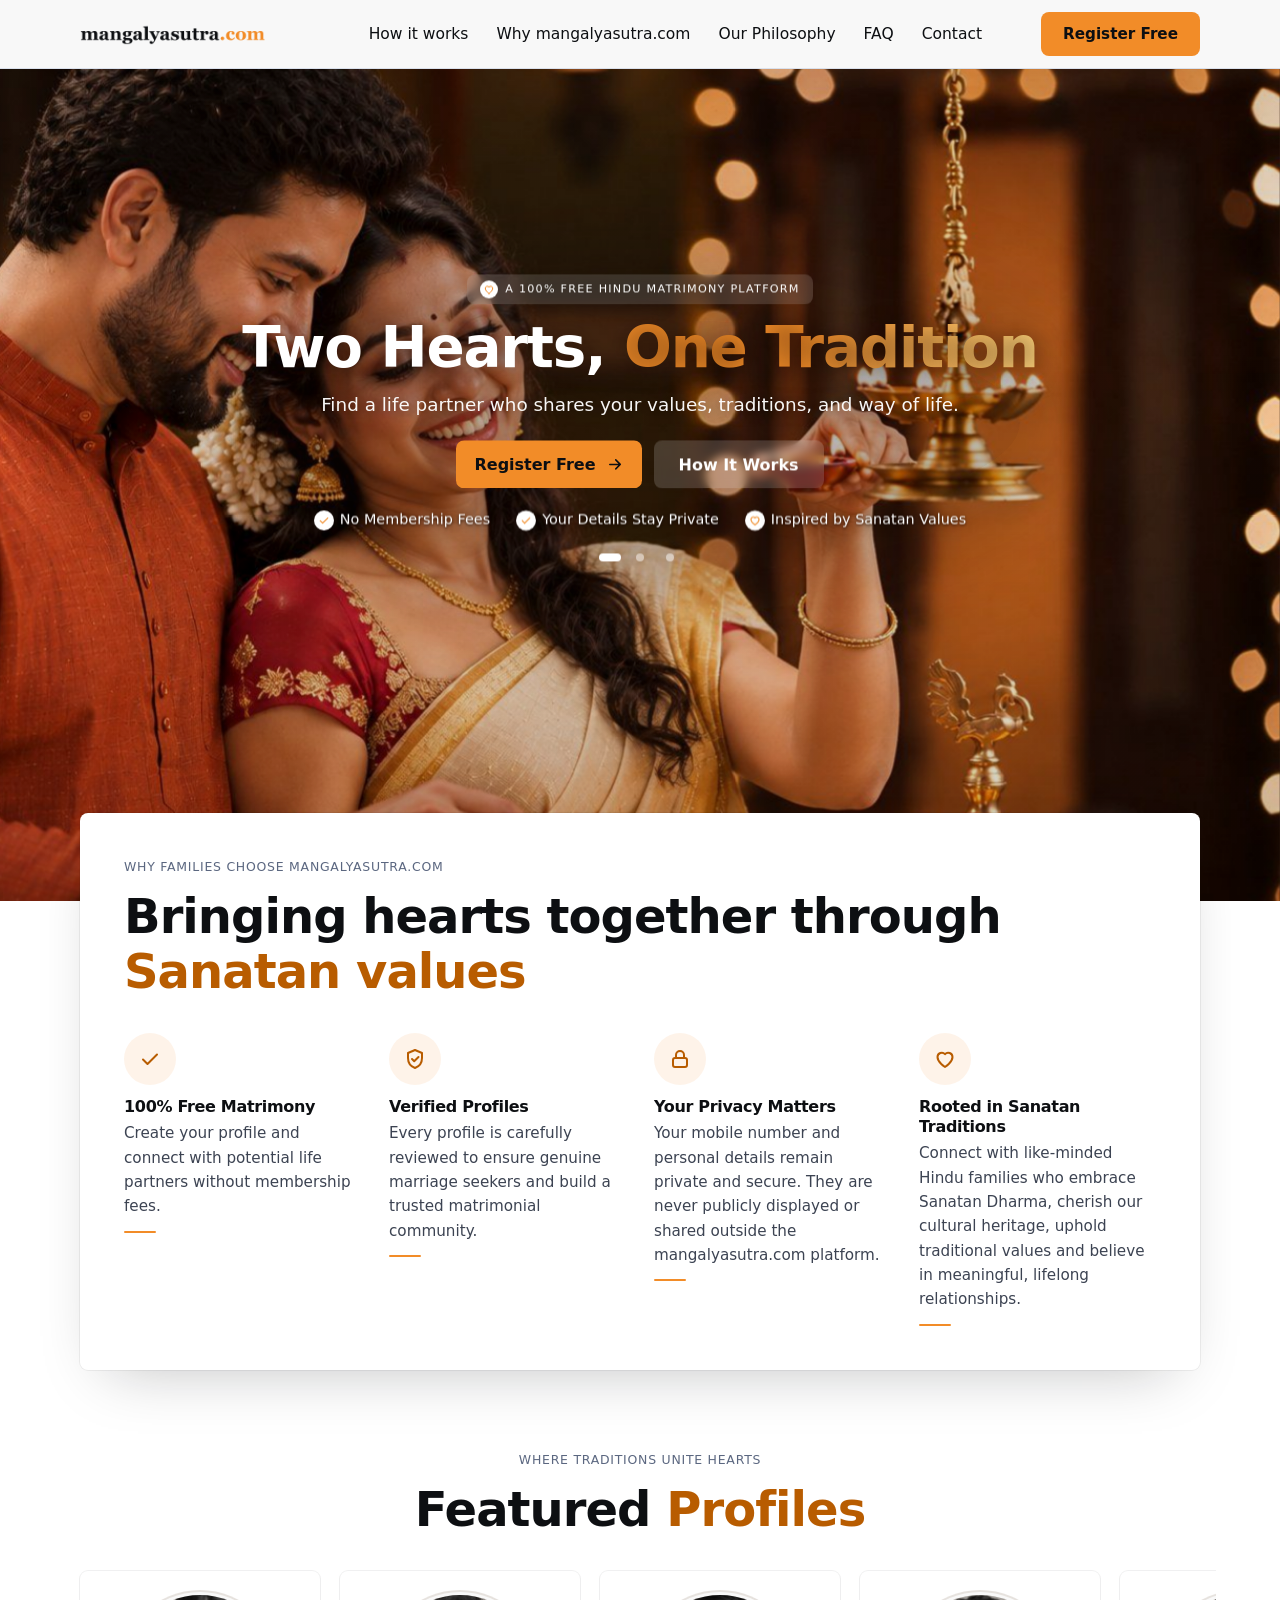
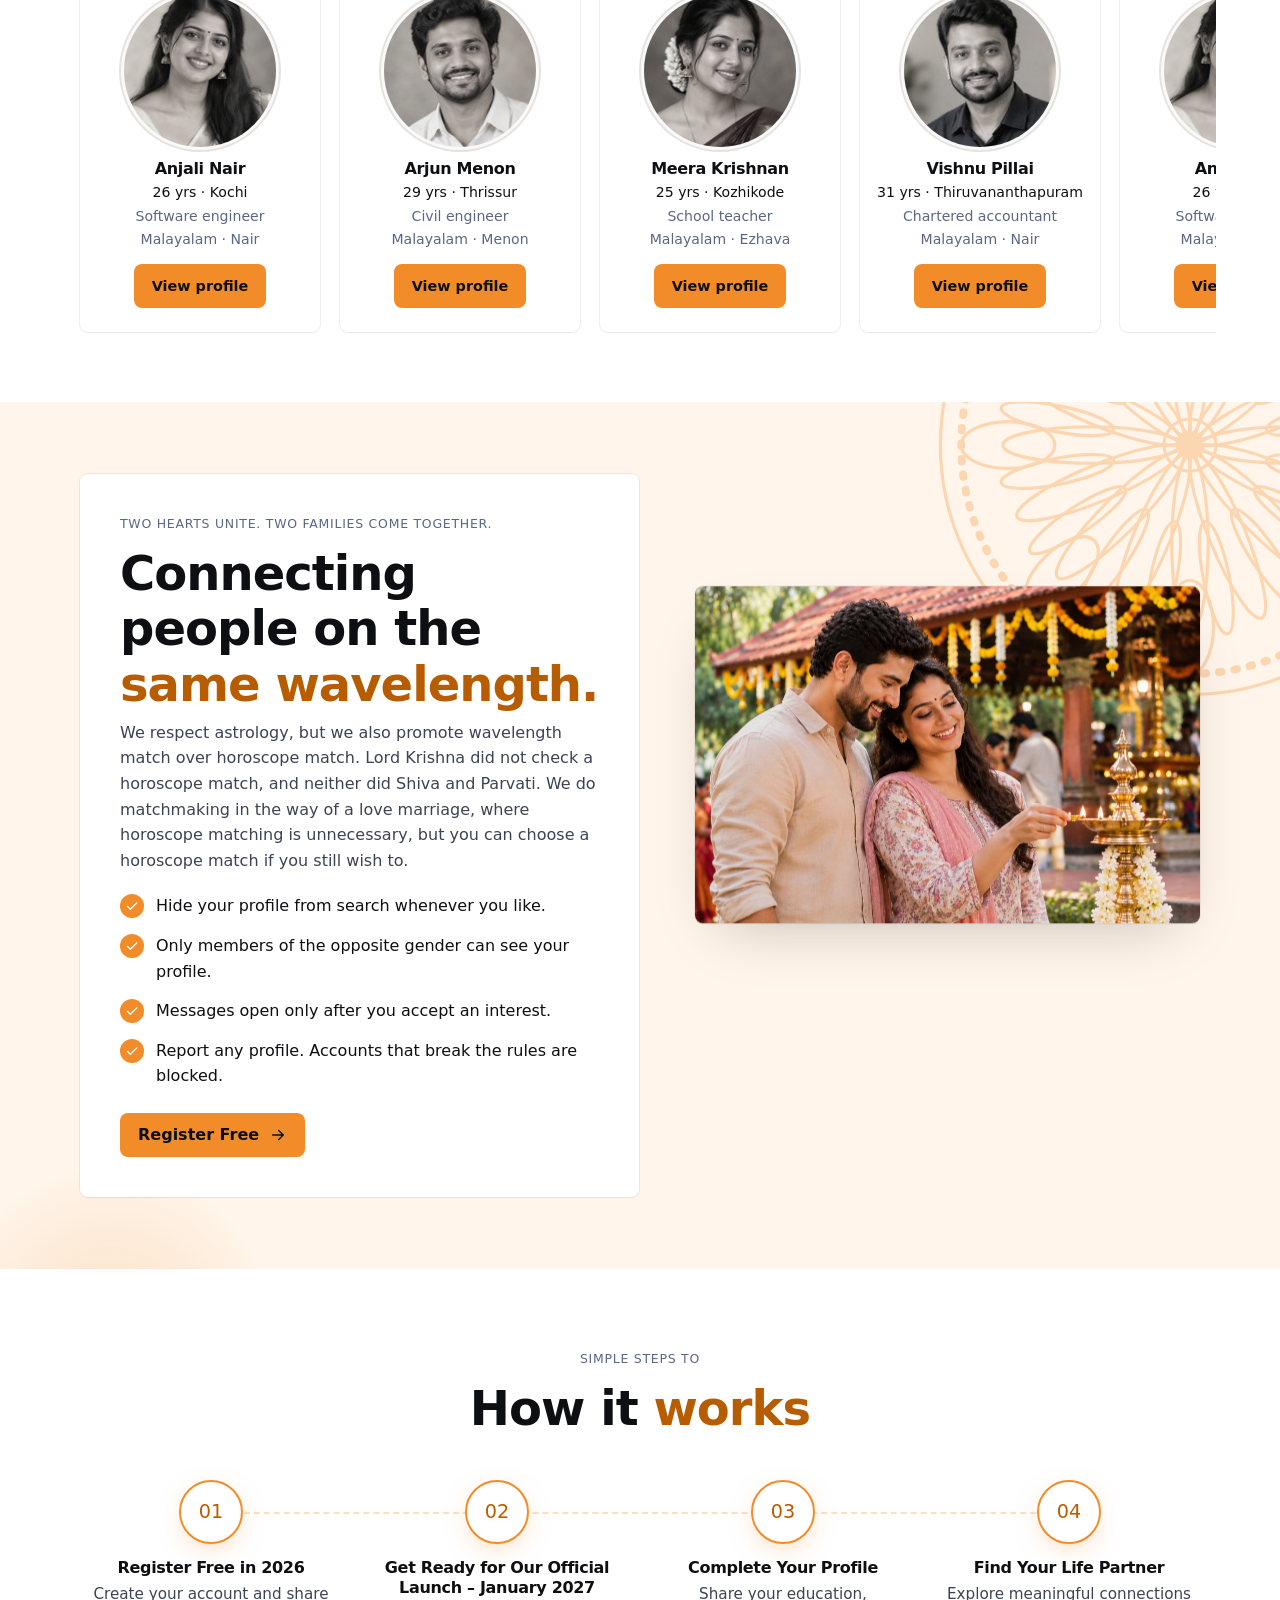
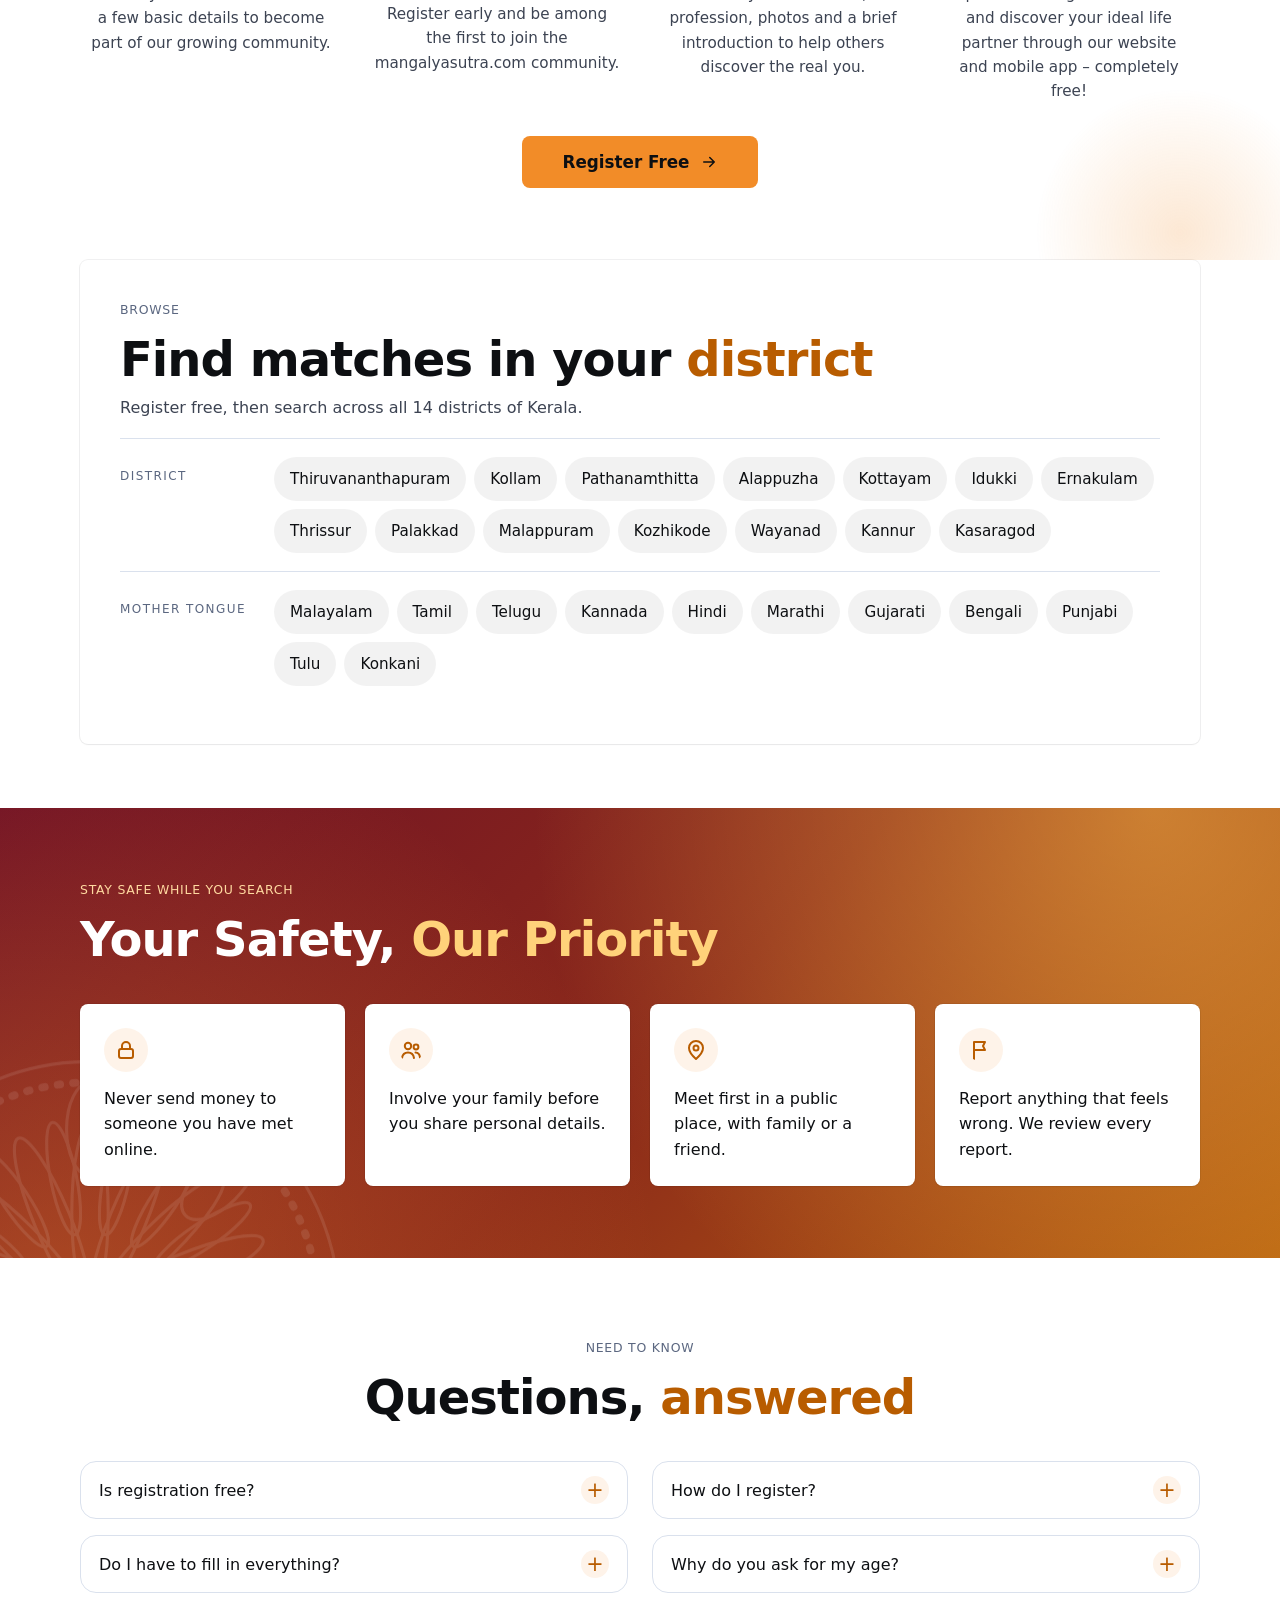
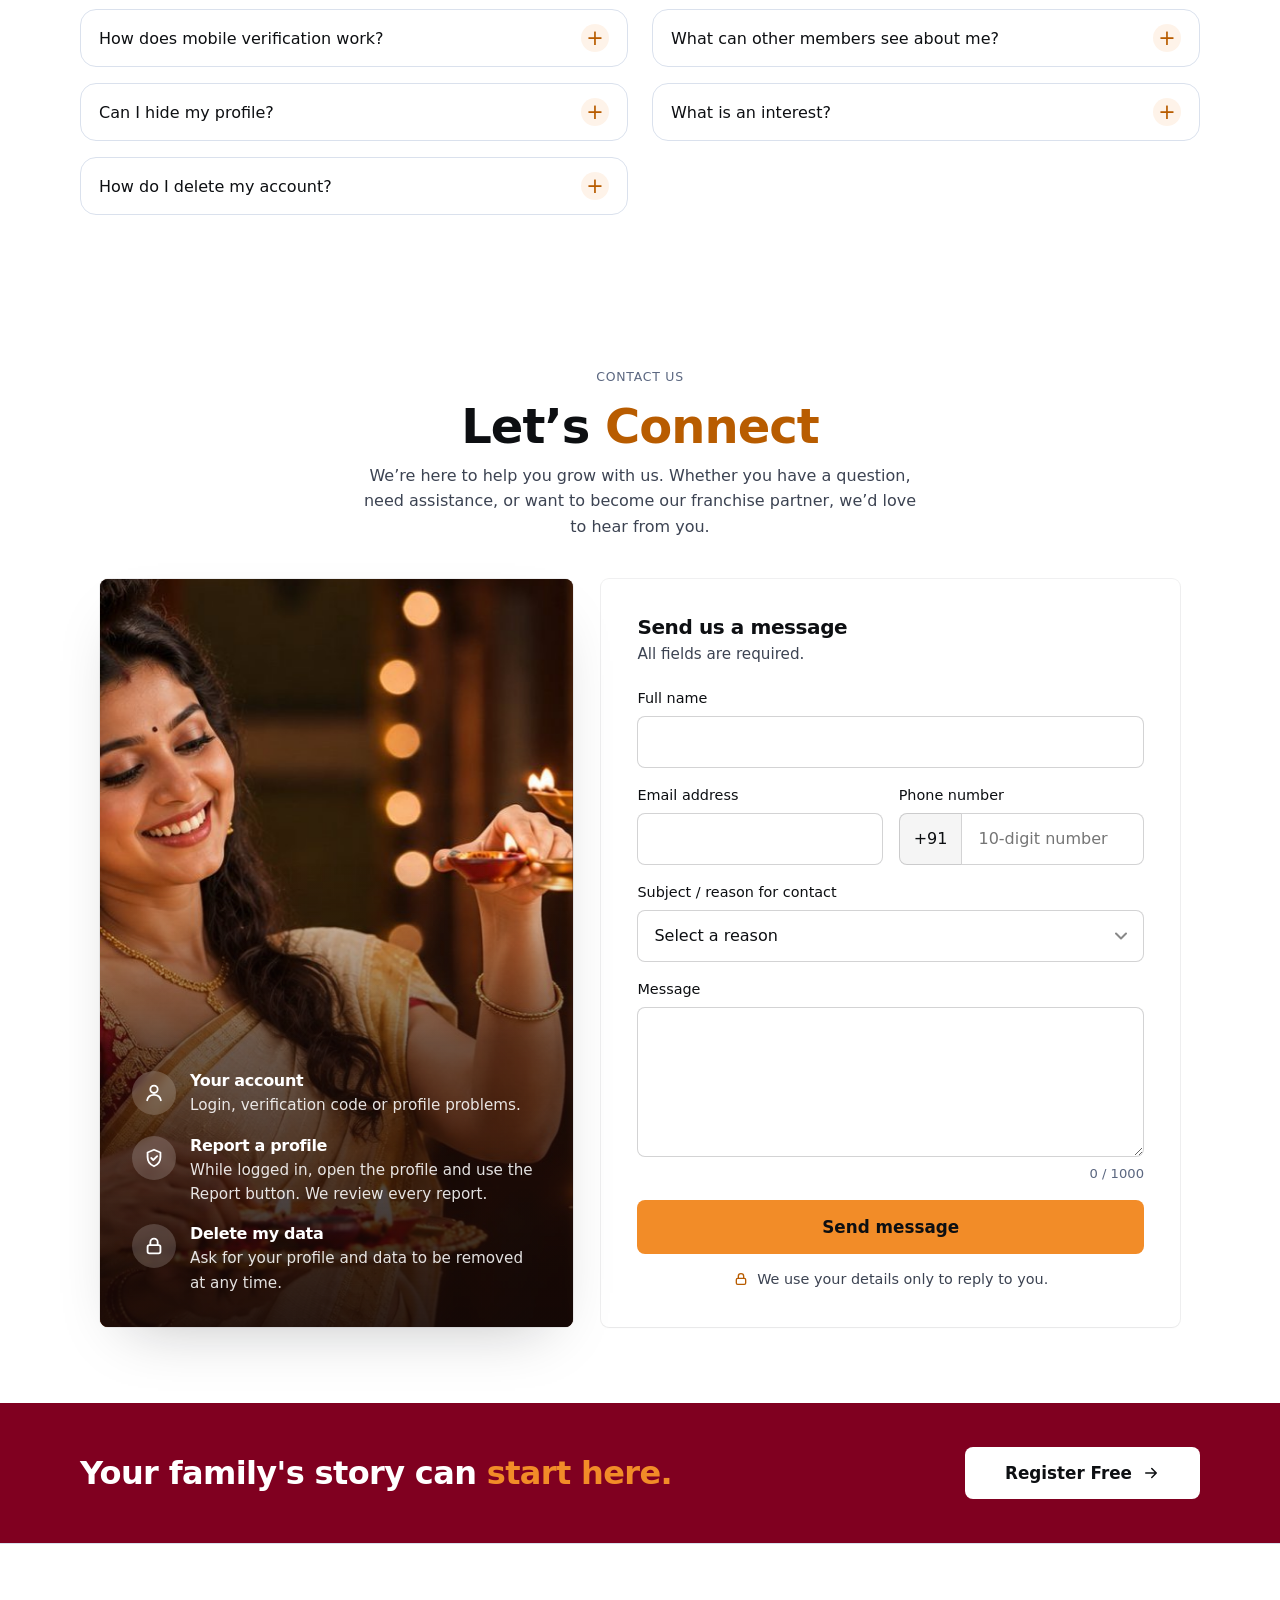
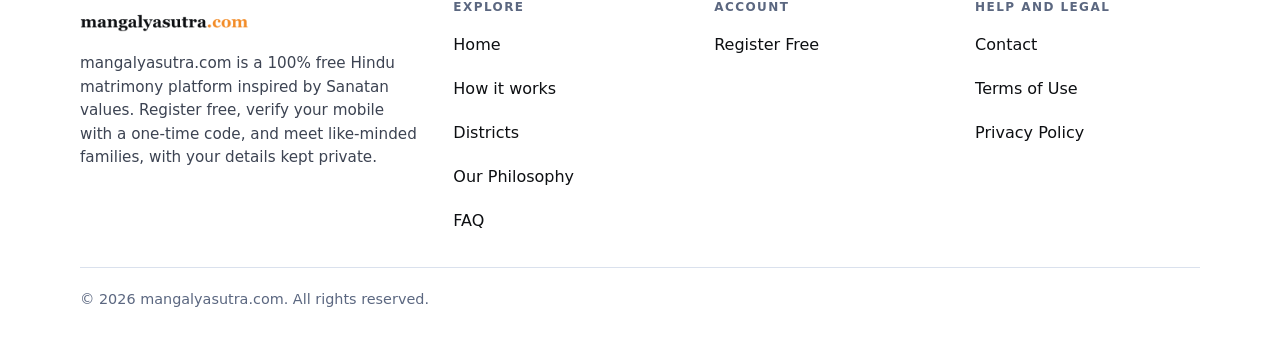
==== commit e4bcdf04: "Add files via upload" ====
--- a/index.html
+++ b/index.html
@@ -321,6 +321,12 @@
     </div>
     <p class="err form-err" id="rg-form-err" role="alert"></p>
     <button type="submit" class="btn-primary" id="rg-submit">Register Free</button>
+
+<script>
+    document.getElementById("rg-submit").addEventListener("click", function () {
+        alert("Please try later.");
+    });
+</script>
     <p class="dlg-note">By registering you agree to our <a href="/terms" data-link="terms">Terms of Use</a> and <a href="/privacy" data-link="privacy">Privacy Policy</a>.</p>
   </form>
 
@@ -344,6 +350,92 @@
     <p>Your number is verified. Taking you to your account.</p>
   </div>
 </dialog>
+
+<script>
+const registrationForm = document.getElementById("rg-form");
+const submitButton = document.getElementById("rg-submit");
+const formError = document.getElementById("rg-form-err");
+
+const API_URL = "https://register-fdaqc0fqasgvhjam.southindia-01.azurewebsites.net";
+
+registrationForm.addEventListener("submit", async function (event) {
+    event.preventDefault();
+    formError.textContent = "";
+
+    // Browser validation
+    if (!registrationForm.checkValidity()) {
+        registrationForm.reportValidity();
+        return;
+    }
+
+    const formData = new FormData(registrationForm);
+
+    // Honeypot spam protection
+    if (formData.get("company")) {
+        return;
+    }
+
+    const mobile = formData.get("mobile").trim();
+
+    // Validate Indian mobile number
+    if (!/^[6-9]\d{9}$/.test(mobile)) {
+        document.getElementById("rg-mobile-err").textContent =
+            "Enter a valid 10-digit Indian mobile number.";
+        return;
+    }
+
+    const registrationData = {
+        name: formData.get("name").trim(),
+        mobile: "+91" + mobile,
+        gender: formData.get("gender"),
+        age: Number(formData.get("age")),
+        motherTongue: formData.get("tongue"),
+        district: formData.get("district"),
+        couponCode: formData.get("coupon").trim() || null
+    };
+
+    try {
+        submitButton.disabled = true;
+        submitButton.textContent = "Registering...";
+
+        const response = await fetch(API_URL, {
+            method: "POST",
+            headers: {
+                "Content-Type": "application/json"
+            },
+            body: JSON.stringify(registrationData)
+        });
+
+        const result = await response.json();
+
+        if (!response.ok) {
+            throw new Error(result.message || "Registration failed.");
+        }
+
+        alert(
+            "Registration successful!\nYour Registration ID: " +
+            result.registrationId
+        );
+
+        registrationForm.reset();
+
+        const dialog = document.getElementById("reg-dialog");
+        if (dialog.open) {
+            dialog.close();
+        }
+
+    } catch (error) {
+        console.error("Registration error:", error);
+        formError.textContent = error.message ||
+            "Unable to complete registration. Please try again.";
+
+    } finally {
+        submitButton.disabled = false;
+        submitButton.textContent = "Register Free";
+    }
+});
+</script>
+
 
 <footer class="ftr">
   <div class="wrap">
--- a/css/v2.css
+++ b/css/v2.css
@@ -0,0 +1,553 @@
+/* soulmates.com V2: public pages (home, terms, privacy) + register pop-up.
+   MOBILE FIRST: the base rules are the 320-480px layout; min-width queries (480, 640, 860, 1024) add columns and space.
+   Palette: Coursera: white canvas, #FFF5EA tint bands, #0D0F12 ink, #F28C28 blue primary.
+   maroon for the dark bands. Design system: Coursera (Source Sans, semibold headings, 8px radius buttons and cards, blue primary, light tint bands). */
+
+:root{
+  --rose:#F28C28;            /* Framer blue: accents, dots, rings */
+  --rose-dark:#D9761A;
+  --rose-ink:#B85C00;        /* accent text/icons on dark */
+  --on-rose:#FFFFFF;
+  --rose-tint:rgba(242,140,40,.1);
+  --rose-tint-2:rgba(242,140,40,.28);
+  --gold:#F28C28;
+  --maroon:#0D0F12;
+  --ink:#0D0F12;
+  --soft:#3C4352;
+  --mute:#5B6780;
+  --canvas:#FFFFFF;
+  --card:#FFFFFF;
+  --line:#DAE1ED;
+  --slate:#0D0F12;
+  --ok:#1E9E4A;
+  --err:#D92D20;
+  --font-head:'Source Sans 3',system-ui,sans-serif;
+  --font-ui:'Source Sans 3',system-ui,-apple-system,'Segoe UI',sans-serif;
+  --r-card:8px; --r-pill:999px; --r-input:8px; --r-btn:8px;
+  --sh-card:0 1px 2px rgba(13,15,18,.04),0 0 0 1px rgba(13,15,18,.06);
+  --sh-lift:0 24px 60px -28px rgba(13,15,18,.28),0 0 0 1px rgba(13,15,18,.06);
+  --gutter:16px;
+  --hdr-h:60px;
+}
+
+/* ---------- Base ---------- */
+*,*::before,*::after{box-sizing:border-box}
+html{color-scheme:light;-webkit-text-size-adjust:100%;scroll-behavior:smooth;scroll-padding-top:72px}
+body{margin:0;font-family:var(--font-ui);letter-spacing:0;font-size:16px;line-height:1.6;color:var(--soft);background:var(--canvas);-webkit-font-smoothing:antialiased;overflow-x:hidden}
+h1,h2,h3,h4{margin:0;color:var(--ink);font-family:var(--font-head);font-weight:600;line-height:1.15;letter-spacing:-.02em}
+h3,h4{letter-spacing:-.02em;line-height:1.25}
+p{margin:0}
+a{color:var(--rose-ink)}
+img,svg{display:block;max-width:100%}
+ul,ol{margin:0;padding:0;list-style:none}
+:focus-visible{outline:3px solid var(--rose-ink);outline-offset:3px;border-radius:6px}
+[hidden]{display:none!important}
+html.no-scroll{overflow:hidden}
+.wrap{width:100%;max-width:1160px;margin:0 auto;padding:0 var(--gutter)}
+.sr-only{position:absolute;width:1px;height:1px;margin:-1px;padding:0;overflow:hidden;clip:rect(0,0,0,0);white-space:nowrap;border:0}
+.trap{position:absolute;left:-9999px;width:1px;height:1px;overflow:hidden}
+
+/* ---------- Buttons (borderless) ---------- */
+.btn,.btn-primary{display:inline-flex;align-items:center;justify-content:center;gap:10px;min-height:44px;padding:0 18px;border:0;border-radius:var(--r-btn);background:#F28C28;color:#0D0F12;font:600 1rem var(--font-ui);letter-spacing:0;text-decoration:none;white-space:nowrap;cursor:pointer;transition:background .2s,transform .15s}
+.btn:hover,.btn-primary:hover{background:#D9761A}
+.btn:active,.btn-primary:active{transform:translateY(1px)}
+.btn svg{width:18px;height:18px}
+.btn-sm{padding:0 18px;font-size:.95rem}
+.btn-lg{width:100%;min-height:52px;font-size:1.05rem;}
+.btn-white{background:#fff;color:#0D0F12}
+.btn-white:hover{background:#EDEDED}
+.btn-line{background:rgba(13,15,18,.06);color:var(--ink)}
+.btn-line:hover{background:rgba(13,15,18,.1)}
+.btn-primary{display:flex;width:100%;min-height:54px;font-size:1.05rem;}
+.btn[disabled],.btn-primary[disabled]{opacity:.6;cursor:progress}
+
+/* ---------- Header (mobile: logo, Register, menu button; menu drops down) ---------- */
+.hdr{position:sticky;top:0;z-index:50;background:rgba(247,247,247,.8);backdrop-filter:saturate(1.4) blur(14px);border-bottom:1px solid var(--line)}
+.hdr-in{display:flex;align-items:center;gap:10px;min-height:var(--hdr-h)}
+.logo{display:inline-flex;align-items:center;min-height:44px}
+.logo img{display:block;height:18px;width:auto}
+.hdr-act{display:flex;align-items:center;gap:8px;margin-left:auto}
+.nav{position:absolute;left:0;right:0;top:100%;display:none;flex-direction:column;padding:8px var(--gutter) 16px;background:#FFFFFF;border-bottom:1px solid var(--line)}
+.nav.open{display:flex}
+.nav a{display:flex;align-items:center;min-height:48px;padding:0 12px;border-radius:12px;color:var(--ink);font-weight:500;text-decoration:none}
+.nav a:hover{color:var(--rose-ink)}
+.nav a[aria-current="page"]{background:var(--rose-tint);color:var(--rose-ink)}
+.nav-toggle{position:relative;flex:none;width:44px;height:44px;border:0;border-radius:12px;background:rgba(13,15,18,.06);cursor:pointer}
+.nav-toggle:hover{background:rgba(13,15,18,.1)}
+.nav-toggle span,.nav-toggle span::before,.nav-toggle span::after{position:absolute;left:12px;right:12px;height:2px;border-radius:2px;background:var(--ink);content:"";transition:transform .2s,opacity .2s}
+.nav-toggle span{top:21px}
+.nav-toggle span::before{left:0;right:0;top:-7px}
+.nav-toggle span::after{left:0;right:0;top:7px}
+.nav-toggle[aria-expanded="true"] span{background:transparent}
+.nav-toggle[aria-expanded="true"] span::before{transform:translateY(7px) rotate(45deg)}
+.nav-toggle[aria-expanded="true"] span::after{transform:translateY(-7px) rotate(-45deg)}
+
+/* ---------- Headings: small kicker + title with one coloured word ---------- */
+.kicker{margin:0 0 12px;font-size:.78rem;font-weight:500;letter-spacing:.06em;text-transform:uppercase;color:var(--mute)}
+.title{font-size:1.9rem;font-weight:600;letter-spacing:-.02em;line-height:1.15}
+.title em{font-style:normal;color:var(--rose-ink)}
+.lede{max-width:56ch;margin-top:8px;font-size:1rem}
+.head-c{text-align:center}
+.head-c .lede{margin-inline:auto}
+
+/* ---------- Hero: fills the whole screen below the header ---------- */
+/* ---------- Hero (centred copy at the top, photos anchored low so couples sit below the text) ---------- */
+.hero{position:relative;isolation:isolate;display:flex;align-items:center;justify-content:center;min-height:max(620px,calc(100svh - var(--hdr-h)));padding:48px 0 104px;overflow:hidden;background:#3a2418}
+.hero-slides{position:absolute;left:0;top:-10%;z-index:-2;width:100%;height:120%}
+.hero-bg{position:absolute;left:0;top:0;width:100%;height:100%;max-width:none;object-fit:cover;opacity:0;transition:opacity 1.6s ease}
+.hero-bg.is-on{opacity:1}
+.hero-bg.s1{object-position:47% 14%}
+.hero-bg.s2{object-position:78% 25%}
+.hero-bg.s3{object-position:76% 85%}
+/* light touch: a soft dark pool behind the copy, nothing over the rest of the photo */
+/* very light warm gradient over the whole photo: slight shade at the top, a faint orange tint at the bottom */
+.hero::before{content:"";position:absolute;inset:0;z-index:-1;pointer-events:none;background:linear-gradient(180deg,rgba(24,10,6,.16) 0%,rgba(24,10,6,.05) 45%,rgba(0,0,0,.2) 100%)}
+/* soft, low-opacity dark gradient behind the text block only; the rest of the photo stays untouched */
+/* shadow concept: a feathered dark halo with no solid box edge */
+.hero-copy::before{content:"";position:absolute;left:50%;top:50%;z-index:-1;width:min(760px,86%);height:70%;transform:translate(-50%,-50%);border-radius:50%;background:rgba(24,10,6,.26);box-shadow:0 0 90px 70px rgba(24,10,6,.26);pointer-events:none}
+.hero-copy{position:relative;width:100%;text-align:center;color:#fff;text-shadow:0 1px 14px rgba(20,8,4,.55)}
+.hero .eyebrow{display:inline-flex;align-items:center;gap:7px;margin:0 0 14px;padding:6px 13px;border-radius:var(--r-btn);background:rgba(255,255,255,.14);backdrop-filter:blur(6px);-webkit-backdrop-filter:blur(6px);border:0;font-size:.68rem;font-weight:500;letter-spacing:.11em;text-transform:uppercase;text-shadow:none;color:#fff}
+.hero .eyebrow svg{width:18px;height:18px;padding:3px;border-radius:50%;background:#fff;color:#F28C28}
+.hero h1{margin:0 auto 12px;max-width:16ch;color:#fff;font-size:clamp(2.1rem,8.4vw,3.1rem);font-weight:600;line-height:1.08;letter-spacing:-.02em;text-shadow:0 2px 22px rgba(20,8,4,.5)}
+.hero h1 em{font-style:normal;color:#FFB866}
+.hero-sub{text-wrap:balance;margin:0 auto 22px;max-width:34ch;font-size:1.02rem;line-height:1.5;font-weight:500;color:rgba(255,255,255,.96)}
+.hero-cta{display:flex;flex-direction:column;align-items:stretch;gap:10px;max-width:340px;margin:0 auto}
+.hero-cta .btn{min-height:48px;font-size:1rem;text-shadow:none}
+.hero-cta .btn-ghost{background:rgba(255,255,255,.16);color:#fff;border:0;backdrop-filter:blur(4px);-webkit-backdrop-filter:blur(4px)}
+.hero-cta .btn-ghost:hover{background:rgba(255,255,255,.95);color:#0D0F12}
+.hero-note{display:flex;flex-wrap:wrap;justify-content:center;gap:6px 18px;margin-top:20px;font-size:.86rem;font-weight:500;color:#fff;text-shadow:0 1px 3px rgba(20,8,4,.85),0 0 14px rgba(20,8,4,.6)}
+.hero-note li{display:inline-flex;align-items:center;gap:6px}
+.hero-note svg{flex:none;width:20px;height:20px;padding:3.5px;border-radius:50%;background:#fff;color:#F28C28;text-shadow:none}
+/* carousel controls: arrows + indicators, bottom centre */
+.hero-dots{display:flex;align-items:center;justify-content:center;gap:6px;margin-top:14px}
+.hero-arrow{display:grid;place-items:center;width:44px;height:44px;padding:0;border:1px solid rgba(255,255,255,.3);border-radius:50%;background:rgba(24,10,6,.5);color:#fff;cursor:pointer;backdrop-filter:blur(4px);-webkit-backdrop-filter:blur(4px);transition:background .2s,border-color .2s}
+.hero-arrow:hover{background:rgba(24,10,6,.82);border-color:#fff}
+.hero-dot{position:relative;width:24px;height:24px;padding:0;border:0;background:none;cursor:pointer}
+.hero-dot::after{content:"";position:absolute;left:50%;top:50%;width:8px;height:8px;margin:-4px 0 0 -4px;border-radius:50%;background:rgba(255,255,255,.5);transition:width .25s,margin .25s,background .25s}
+.hero-dot[aria-current="true"]::after{width:22px;margin-left:-11px;border-radius:4px;background:#fff}
+.hero-arrow:focus-visible,.hero-dot:focus-visible,.hero-cta .btn:focus-visible{outline:3px solid #fff;outline-offset:3px;box-shadow:0 0 0 6px rgba(242,140,40,.9)}
+@media (min-width:640px){
+  .hero{padding:72px 0 96px}
+  .hero-cta{flex-direction:row;justify-content:center;max-width:none;gap:12px}
+  .hero-cta .btn{min-width:170px}
+  .hero-sub{font-size:1.12rem}
+  .hero .eyebrow{font-size:.7rem}
+}
+@media (min-width:1024px){
+  .hero{padding:72px 0 200px}
+  .hero h1{max-width:none;font-size:clamp(3rem,4.4vw,3.9rem)}
+  .hero-sub{max-width:62ch;font-size:1.15rem}
+  .hero-note{font-size:.9rem;gap:6px 26px}
+  /* photos are scaled up and anchored left so each couple sits right of the centred copy */
+  .hero-bg.s1{width:126%;left:auto;right:0;object-position:50% 14%}
+  .hero-bg.s2{width:122%;object-position:50% 25%}
+  .hero-bg.s3{width:128%;object-position:50% 85%}
+}
+@media (prefers-reduced-motion:reduce){.hero-bg{transition:none}}
+
+/* ---------- Why: white card overlapping the hero ---------- */
+.why{position:relative;z-index:2;pointer-events:none;margin-top:-64px;padding-top:0;padding-bottom:48px}
+.why-card{padding:26px 20px;background:var(--card);border-radius:var(--r-card);box-shadow:var(--sh-lift)}
+.why>*{pointer-events:auto}
+.why-grid{display:grid;grid-template-columns:1fr;gap:24px;margin-top:24px}
+.feat .ico{display:grid;place-items:center;width:52px;height:52px;margin-bottom:12px;border-radius:50%;background:var(--rose-tint);color:var(--rose-ink)}
+.feat .ico svg{width:24px;height:24px}
+.feat h3{margin-bottom:4px;font-size:1rem}
+.feat p{font-size:.95rem}
+.feat::after{content:"";display:block;width:32px;height:2px;margin-top:12px;background:var(--rose);border-radius:2px}
+
+/* ---------- Two families: tinted band ---------- */
+.family,.steps,.safety,.faq,.contact,.s-cta{position:relative;overflow:hidden}
+.family>.wrap,.steps>.wrap,.safety>.wrap,.faq>.wrap,.contact>.wrap,.s-cta>.wrap{position:relative;z-index:1}
+.family{padding:52px 0;background:#FFF5EA}
+.family-grid{display:grid;grid-template-columns:1fr;gap:32px;align-items:center}
+.family-card{padding:26px 20px;background:var(--card);border-radius:var(--r-card);box-shadow:var(--sh-card)}
+.family-card .btn{margin-top:24px;width:100%}
+.checks{display:grid;gap:14px;margin-top:20px}
+.checks li{display:flex;gap:12px;align-items:flex-start;color:var(--ink);font-weight:500}
+.family-art{width:100%;margin:0 auto;max-width:520px}
+.family-art img{width:100%;height:auto;aspect-ratio:3/2;object-fit:cover;border-radius:var(--r-card);box-shadow:var(--sh-lift)}
+.checks svg{flex:none;width:24px;height:24px;margin-top:1px;padding:4px;border-radius:50%;background:var(--rose);color:var(--on-rose)}
+
+/* ---------- Steps ---------- */
+.steps{padding:56px 0 52px}
+.steps-grid{position:relative;display:grid;grid-template-columns:1fr;gap:28px;margin-top:32px}
+.step{position:relative;text-align:center;padding:0 8px}
+.step .num{position:relative;display:grid;place-items:center;width:64px;height:64px;margin:0 auto 14px;border-radius:50%;background:#fff;border:2px solid var(--rose);color:var(--rose-ink);font-weight:500;font-size:1.2rem;box-shadow:0 8px 28px -10px rgba(242,140,40,.5)}
+.step h3{margin-bottom:4px;font-size:1rem}
+.step p{max-width:28ch;margin:0 auto;font-size:.95rem}
+.steps-cta{display:flex;justify-content:center;margin-top:32px}
+
+/* ---------- Profiles ---------- */
+.profiles{padding:8px 0 52px}
+.pscroll{margin:28px -16px 0;overflow-x:auto;scrollbar-width:none;-webkit-overflow-scrolling:touch}
+.pscroll::-webkit-scrollbar{display:none}
+.pgrid{display:flex;gap:16px;width:max-content;margin:0;padding:6px 16px 18px;list-style:none}
+.pgrid.is-auto{animation:pmarquee 32s linear infinite}
+.pscroll:hover .pgrid.is-auto,.pscroll:focus-within .pgrid.is-auto{animation-play-state:paused}
+@keyframes pmarquee{to{transform:translateX(calc(-50% - 8px))}}
+.pcard{flex:0 0 200px;display:flex;flex-direction:column;align-items:center;text-align:center;padding:18px 12px;background:var(--card);border-radius:var(--r-card);box-shadow:var(--sh-card)}
+.pcard img{width:min(128px,100%);height:auto;aspect-ratio:1;border-radius:50%;object-fit:cover;object-position:50% 25%;box-shadow:0 0 0 3px #fff,0 0 0 5px var(--rose-tint-2)}
+.pcard{transition:transform .35s ease,box-shadow .35s ease}
+.pcard img{transition:filter .5s ease,box-shadow .5s ease}
+@media (hover:hover){
+  .pcard img{filter:grayscale(.85) contrast(.95)}
+  .pcard:hover img,.pcard:focus-within img{filter:none;box-shadow:0 0 0 3px #fff,0 0 0 6px var(--rose)}
+  .pcard:hover{transform:translateY(-4px);box-shadow:var(--sh-lift)}
+}
+.pcard h3{margin-top:12px;font-size:1rem}
+.pcard p{margin:2px 0 0;font-size:.88rem;color:var(--mute)}
+.pcard .pmeta{color:var(--ink);font-weight:500}
+.pcard .btn{margin-top:14px;min-height:44px;padding:0 18px;font-size:.9rem}
+@media (min-width:860px){.pcard img{width:min(152px,100%)}.pgrid{gap:20px}.pcard{flex-basis:240px;padding:24px 16px}}
+
+/* ---------- Browse by ---------- */
+.browse{padding:0 0 52px}
+.browse-card{padding:26px 20px;background:var(--card);border-radius:var(--r-card);box-shadow:var(--sh-card)}
+.browse-row{display:grid;grid-template-columns:1fr;gap:10px;padding:18px 0;border-top:1px solid var(--line)}
+.head-row{padding-bottom:18px}
+.browse-row h3{font-size:.75rem;font-weight:500;letter-spacing:.12em;text-transform:uppercase;color:var(--mute)}
+.chips{display:flex;flex-wrap:wrap;gap:8px}
+.chips a{display:inline-flex;align-items:center;min-height:44px;padding:0 16px;border:0;border-radius:var(--r-pill);background:rgba(13,15,18,.05);color:var(--ink);font-weight:500;font-size:.95rem;text-decoration:none;transition:background .2s,color .2s}
+.chips a:hover{background:var(--rose-tint);color:var(--rose-ink)}
+
+/* ---------- Safety: dark band, white cards ---------- */
+.safety{padding:52px 0;background:radial-gradient(circle at 90% 0%,rgba(255,196,77,.5) 0%,rgba(255,196,77,0) 50%),radial-gradient(circle at 4% 110%,rgba(242,140,40,.38) 0%,rgba(242,140,40,0) 46%),linear-gradient(135deg,#6E0F26 0%,#8C2A1A 52%,#B8620F 100%);color:#F3E6DA}
+.safety .kicker{color:#FFD9A0}
+.safety .title{color:#fff}
+.safety .title em{color:#FFD27A}
+.tiles{display:grid;grid-template-columns:1fr;gap:14px;margin-top:26px}
+.tile{display:flex;flex-direction:row;align-items:center;gap:14px;padding:18px;background:var(--card);box-shadow:var(--sh-card);border-radius:var(--r-card);color:var(--ink);font-weight:500}
+.tile svg{flex:none;width:44px;height:44px;padding:10px;border-radius:50%;background:var(--rose-tint);color:var(--rose-ink)}
+
+/* ---------- FAQ ---------- */
+.faq{padding:56px 0}
+.faq-list{display:grid;grid-template-columns:1fr;gap:12px;align-items:start;margin-top:28px}
+.faq details{background:var(--card);border:1px solid var(--line);border-radius:16px;transition:box-shadow .2s,border-color .2s}
+.faq details[open]{border-color:var(--rose-tint-2);box-shadow:var(--sh-card)}
+.faq summary{display:flex;align-items:center;justify-content:space-between;gap:16px;min-height:56px;padding:12px 18px;cursor:pointer;list-style:none;color:var(--ink);font-weight:500}
+.faq summary::-webkit-details-marker{display:none}
+.faq summary::after{content:"+";flex:none;display:grid;place-items:center;width:28px;height:28px;border-radius:50%;background:var(--rose-tint);color:var(--rose-ink);font-size:1.3rem;line-height:1;font-weight:500}
+.faq details[open] summary::after{content:"\2212"}
+.faq details p{padding:0 18px 18px;font-size:.98rem}
+
+/* ---------- Contact ---------- */
+.contact{padding:56px 0 60px;background:var(--canvas)}
+.contact-grid{display:grid;grid-template-columns:1fr;gap:20px;max-width:1080px;margin:28px auto 0}
+.contact-visual{position:relative;isolation:isolate;overflow:hidden;padding-top:200px;border-radius:var(--r-card);box-shadow:var(--sh-lift);background:#3a1a10;color:#fff}
+.cv-img{position:absolute;left:0;top:-10%;z-index:-2;width:100%;height:120%;object-fit:cover;object-position:20% 30%}
+.contact-visual::after{content:"";position:absolute;inset:0;z-index:-1;background:linear-gradient(180deg,rgba(20,8,6,0) 0%,rgba(20,8,6,0) 38%,rgba(20,8,6,.6) 62%,rgba(20,8,6,.9) 100%)}
+.cv-copy{position:relative;padding:24px 20px}
+.cv-list{display:grid;gap:18px}
+.cv-list li{display:flex;gap:14px;align-items:flex-start}
+.cv-list svg{flex:none;width:44px;height:44px;padding:11px;border-radius:50%;background:rgba(255,255,255,.18);backdrop-filter:blur(4px);color:#fff}
+.cv-list h3{margin-bottom:2px;font-size:1rem;color:#fff}
+.cv-list p{font-size:.95rem;color:rgba(255,255,255,.88)}
+.cv-lines{margin-top:18px;padding-top:14px;border-top:1px solid rgba(255,255,255,.25);font-weight:500;font-size:.95rem}
+.contact-card{padding:26px 20px;background:var(--card);border-radius:var(--r-card);box-shadow:var(--sh-card)}
+.contact-card:has(#cf-success:not([hidden])){display:flex;align-items:center;justify-content:center}
+.contact-card #cf-success{width:100%}
+.cf-title{font-size:1.25rem}
+.cf-sub{margin:2px 0 20px;font-size:.95rem}
+
+/* form fields (contact form) */
+.field{margin:0 0 16px;padding:0;border:0;min-width:0}
+.field label{display:block;margin-bottom:6px;font-size:.9rem;font-weight:500;color:var(--ink)}
+.field input[type=text],.field input[type=tel],.field input[type=email],.field select,.field textarea{display:block;width:100%;min-height:52px;padding:0 16px;border:1.5px solid rgba(13,15,18,.18);border-radius:var(--r-input);background:#fff;font:500 1rem var(--font-ui);color:var(--ink);transition:border-color .2s,box-shadow .2s}
+.field textarea{min-height:130px;padding:14px 16px;line-height:1.5;resize:vertical}
+.field select{appearance:none;padding-right:44px;background:#fff url("data:image/svg+xml,%3Csvg xmlns='http://www.w3.org/2000/svg' width='12' height='8' fill='none' stroke='%23888888' stroke-width='2' stroke-linecap='round' stroke-linejoin='round'%3E%3Cpath d='M1 1.5l5 5 5-5'/%3E%3C/svg%3E") no-repeat right 16px center}
+.field input:focus,.field select:focus,.field textarea:focus{outline:0;border-color:var(--rose);box-shadow:0 0 0 4px rgba(242,140,40,.28)}
+.field.is-valid input,.field.is-valid select,.field.is-valid textarea{border-color:var(--ok)}
+.field.has-error input,.field.has-error select,.field.has-error textarea{border-color:var(--err);background:rgba(217,45,32,.05)}
+.phone{display:flex}
+.phone .cc{display:flex;align-items:center;padding:0 14px;border:1.5px solid rgba(13,15,18,.18);border-right:0;border-radius:var(--r-input) 0 0 var(--r-input);background:rgba(13,15,18,.04);font-weight:500;color:var(--ink)}
+.phone input{border-radius:0 var(--r-input) var(--r-input) 0!important}
+.row2{display:grid;grid-template-columns:1fr;gap:0 16px}
+.cf-meta{display:flex;justify-content:space-between;gap:12px}
+.cf-count{margin:6px 0 0 auto;font-size:.82rem;color:var(--mute);white-space:nowrap}
+.err{margin:6px 0 0;font-size:.88rem;font-weight:500;color:var(--err)}
+.err:empty{display:none}
+.privacy-note{display:flex;align-items:center;justify-content:center;gap:8px;margin-top:14px;font-size:.9rem}
+.privacy-note svg{width:16px;height:16px;color:var(--rose-ink)}
+.linklike{min-height:44px;padding:0;border:0;background:none;color:var(--rose-ink);font:500 inherit var(--font-ui);text-decoration:underline;cursor:pointer}
+.devnote{margin:0 0 14px;padding:12px 14px;border-radius:12px;background:#FFF8E1;border:1px dashed var(--gold);color:var(--ink);font-size:.92rem}
+.success{text-align:center;padding:12px 0}
+.success .ok{width:60px;height:60px;margin:0 auto 14px;padding:15px;border-radius:50%;background:var(--ok);color:#fff}
+.success h2,.success h3{font-size:1.25rem}
+
+/* ---------- Closing CTA: photo under a maroon wash ---------- */
+.s-cta{isolation:isolate;padding:32px 0;text-align:center;background:#800020;color:#fff}
+.s-cta::before{content:"";position:absolute;inset:0;z-index:-1;background:#800020}
+.s-cta>.wrap{display:flex;flex-direction:column;align-items:center;gap:16px}
+.s-cta h2{max-width:22ch;margin:0;color:#fff;font-size:1.4rem}
+.s-cta h2 em{font-style:normal;color:var(--rose)}
+
+/* ---------- Footer ---------- */
+.ftr{background:#fff;border-top:1px solid var(--line);padding:40px 0 24px}
+.ftr-grid{display:grid;grid-template-columns:1fr;gap:24px}
+.ftr .logo img{height:20px}
+.ftr-about{max-width:42ch;margin-top:8px;font-size:.95rem;line-height:1.55}
+
+.ftr h4{margin-bottom:8px;font-size:.75rem;letter-spacing:.12em;text-transform:uppercase;color:var(--mute)}
+.ftr li a{display:inline-flex;align-items:center;min-height:44px;color:var(--ink);font-weight:500;text-decoration:none}
+.ftr li a:hover{color:var(--rose-ink)}
+.ftr-base{margin-top:24px;padding-top:20px;border-top:1px solid var(--line);font-size:.9rem;color:var(--mute)}
+
+/* ---------- Legal pages ---------- */
+.legal-body{max-width:820px;margin:0 auto;padding:32px var(--gutter) 64px}
+.legal-body .card{padding:24px 20px;background:var(--card);border-radius:var(--r-card);box-shadow:var(--sh-card)}
+.page-title{margin-bottom:14px;font-size:1.35rem}
+.legal-body h2{margin:24px 0 8px;font-size:1.05rem}
+.legal-body p,.legal-body li{margin-bottom:8px}
+.legal-body ul{padding-left:20px;list-style:disc}
+
+/* ---------- Decorative shapes (parallax) ---------- */
+.deco{position:absolute;z-index:0;pointer-events:none}
+.deco-dot{border-radius:50%;background:radial-gradient(circle,rgba(242,140,40,.2) 0%,rgba(242,140,40,0) 68%)}
+.deco-dot.d1{width:240px;height:240px;left:-60px;bottom:-70px}
+.deco-dot.d2{width:220px;height:220px;right:-50px;bottom:20px}
+.deco-dot.d3{width:260px;height:260px;right:-80px;top:20px}
+.deco-mandala{width:340px;height:340px;color:var(--gold);opacity:.3}
+.deco-mandala.light{opacity:.1;color:#fff}
+@keyframes mandala-spin{to{rotate:360deg}}
+.deco-mandala{transform-origin:50% 50%;animation:mandala-spin 90s linear infinite;will-change:rotate}
+.safety .deco-mandala{animation-direction:reverse;animation-duration:120s}
+@media (prefers-reduced-motion:reduce){.deco-mandala{animation:none}}
+.family .deco-mandala{right:-130px;top:-90px}
+.safety .deco-mandala{left:-130px;bottom:-140px}
+
+/* Parallax + reveal: only when parallax.js switched them on (never with reduced motion) */
+.anim [data-parallax]{will-change:transform}
+.anim .reveal{opacity:0;transform:translate3d(0,22px,0);transition:opacity .7s ease var(--rd,0ms),transform .7s ease var(--rd,0ms)}
+.anim .reveal.in{opacity:1;transform:none;will-change:auto}
+
+/* ---------- Register pop-up (bottom sheet on phones, centred card from 640px) ---------- */
+.dlg{width:100%;max-width:none;height:100vh;height:100dvh;max-height:none;margin:0;padding:64px 20px calc(24px + env(safe-area-inset-bottom));border:0;border-radius:0;background:#fff;color:var(--soft);box-shadow:0 -20px 60px -20px rgba(13,15,18,.4);overflow:auto}
+.dlg::backdrop{background:rgba(13,15,18,.55);backdrop-filter:blur(3px)}
+.dlg[open]{animation:dlg-up .26s ease-out}
+.dlg[open]::backdrop{animation:dlg-fade .22s ease-out}
+@keyframes dlg-up{from{opacity:0;transform:translateY(40px)}to{opacity:1;transform:none}}
+@keyframes dlg-in{from{opacity:0;transform:translateY(14px) scale(.98)}to{opacity:1;transform:none}}
+@keyframes dlg-fade{from{opacity:0}to{opacity:1}}
+.dlg-x{position:absolute;top:10px;right:10px;display:grid;place-items:center;width:44px;height:44px;border:0;border-radius:50%;background:transparent;color:var(--soft);cursor:pointer}
+.dlg-x:hover{background:rgba(13,15,18,.06);color:var(--ink)}
+.dlg-x svg{width:22px;height:22px}
+.dlg h2{padding-right:44px;font-size:1.3rem}
+.dlg-sub{margin:4px 0 20px;font-size:.98rem}
+.dlg-note{margin-top:14px;text-align:center;font-size:.86rem;color:var(--mute)}
+.dlg-note a{color:var(--mute)}
+.pf{margin:0 0 14px;padding:0;border:0;min-width:0}
+.pf input[type=text],.pf input[type=tel],.pf select{display:block;width:100%;min-height:56px;padding:0 16px;border:1.5px solid rgba(13,15,18,.18);border-radius:12px;background:#fff;color:var(--ink);font:500 1.05rem var(--font-ui)}
+.pf input::placeholder{color:#5B6780;opacity:1}
+.pf select{appearance:none;padding-right:44px;background:#fff url("data:image/svg+xml,%3Csvg xmlns='http://www.w3.org/2000/svg' width='14' height='9' fill='none' stroke='%23888888' stroke-width='2' stroke-linecap='round' stroke-linejoin='round'%3E%3Cpath d='M1 1.5l6 6 6-6'/%3E%3C/svg%3E") no-repeat right 18px center}
+.pf select:invalid{color:#5B6780}
+.pf input:focus,.pf select:focus,.pbox:focus-within{outline:0;border-color:var(--rose);box-shadow:0 0 0 4px rgba(242,140,40,.28)}
+.pbox{display:flex;align-items:center;min-height:56px;border:1.5px solid rgba(13,15,18,.18);border-radius:12px;background:#fff;overflow:hidden}
+.pbox input{flex:1;min-width:0;border:0!important;box-shadow:none!important;border-radius:0!important}
+.pcc{display:flex;align-items:center;gap:8px;padding-left:16px;font-weight:500;font-size:1.05rem;color:var(--ink)}
+.flag{width:26px;height:17px;border-radius:3px;box-shadow:0 0 0 1px rgba(0,0,0,.12)}
+.pf.has-error input,.pf.has-error select,.pf.has-error .pbox{border-color:var(--err)}
+.pf.has-error .pbox input{border:0!important}
+.gtoggle{display:grid;grid-template-columns:1fr 1fr;gap:10px}
+.gtoggle label{position:relative;display:block}
+.gtoggle input{position:absolute;inset:0;opacity:0;margin:0;cursor:pointer}
+.gtoggle span{display:flex;align-items:center;gap:10px;min-height:56px;padding:0 12px;border:1.5px solid rgba(13,15,18,.18);border-radius:12px;background:#fff;color:var(--ink);font-weight:500;font-size:1.05rem;transition:border-color .2s,background .2s,color .2s}
+.gtoggle svg{flex:none;width:38px;height:38px;border-radius:50%;opacity:.8;transition:opacity .2s,box-shadow .2s}
+.gtoggle input:checked+span{border-color:var(--rose);background:var(--rose-tint);color:var(--rose-ink)}
+.gtoggle input:checked+span svg{opacity:1;box-shadow:0 0 0 2px #fff,0 0 0 4px var(--rose)}
+.gtoggle input:focus-visible+span{outline:3px solid var(--rose-ink);outline-offset:2px}
+.pf.has-error .gtoggle span{border-color:var(--err)}
+.dlg .btn-primary{margin-top:6px}
+.dlg .code-input{text-align:center;letter-spacing:.35em;font-size:1.4rem}
+.dlg .success{padding:18px 0 8px}
+.dlg .success h2{padding:0}
+.form-err{font-weight:500}
+
+/* ====================== Larger screens (min-width, additive) ====================== */
+@media (min-width:480px){
+  .row2{grid-template-columns:1fr 1fr}
+  .btn-lg{width:auto;padding:0 40px}
+  .family-card .btn{width:auto}
+}
+
+@media (min-width:640px){
+  :root{--gutter:20px}
+  .title{font-size:2.4rem}
+  .why{margin-top:-76px;padding-top:0;padding-bottom:64px}
+  .why-card{padding:36px 32px}
+  .why-grid{grid-template-columns:1fr 1fr;gap:28px}
+  .family,.safety{padding:64px 0}
+  .s-cta{padding:36px 0}
+  .s-cta>.wrap{flex-direction:row;justify-content:space-between;text-align:left;gap:32px}
+  .s-cta h2{max-width:none}
+  .family-card,.browse-card,.contact-card{padding:32px}
+  .steps,.faq{padding:68px 0}
+  .steps-grid{grid-template-columns:1fr 1fr;row-gap:36px}
+  .browse{padding-bottom:64px}
+  .browse-row{grid-template-columns:130px 1fr;gap:12px 24px}
+  .browse-row h3{padding-top:12px}
+  .tiles{grid-template-columns:1fr 1fr}
+  .tile{flex-direction:column;align-items:flex-start;padding:24px}
+  .contact{padding:72px 0 76px}
+  .contact-visual{padding-top:260px}
+  .legal-body .card{padding:40px}
+  .page-title{font-size:1.5rem}
+  .s-cta h2{font-size:1.7rem}
+  .ftr-grid{grid-template-columns:repeat(3,1fr)}
+  .ftr-grid>:first-child{grid-column:1/-1}
+  .deco-mandala{width:440px;height:440px}
+  /* pop-up becomes a centred card */
+  .dlg{width:min(460px,calc(100vw - 32px));height:auto;max-height:92dvh;margin:auto;padding:32px 28px 26px;border-radius:24px;box-shadow:0 40px 90px -20px rgba(20,8,6,.55)}
+  .dlg[open]{animation:dlg-in .22s ease-out}
+  .dlg-x{top:12px;right:12px}
+  .dlg h2{font-size:1.4rem}
+}
+
+@media (min-width:860px){
+  :root{--hdr-h:68px}
+  html{scroll-padding-top:84px}
+  .hdr-in{gap:24px}
+  .logo img{height:22px}
+  .nav-toggle{display:none}
+  .nav{position:static;display:flex;flex-direction:row;align-items:center;gap:4px;margin:0 auto;padding:0;background:none;border:0;box-shadow:none}
+  .nav a{min-height:44px;padding:0 12px;border-radius:var(--r-btn);font-size:.97rem;white-space:nowrap}
+  .nav+.hdr-act{margin-left:0}
+  .btn-sm{padding:0 22px}
+  .faq-list{grid-template-columns:1fr 1fr;gap:16px 24px;margin-top:36px}
+  .contact-grid{grid-template-columns:.9fr 1.1fr;gap:28px;margin-top:40px}
+  .contact-visual{min-height:560px;padding-top:0}
+  .cv-copy{position:absolute;left:0;right:0;bottom:0;padding:32px}
+  .cv-img{object-position:0% 20%}
+  .contact-card{padding:36px}
+}
+
+@media (min-width:1024px){
+  .title{font-size:3rem}
+  .why{margin-top:-88px;padding-top:0;padding-bottom:72px}
+  .why-card{padding:44px}
+  .why-grid{grid-template-columns:repeat(4,1fr);margin-top:34px}
+  .family{padding:72px 0}
+  .family-grid{grid-template-columns:1.05fr .95fr;gap:56px}
+  .family-card{padding:40px}
+  .steps{padding:80px 0 72px}
+  .steps-grid{grid-template-columns:repeat(4,1fr);gap:24px;margin-top:44px}
+  .steps-grid::before{content:"";position:absolute;left:12%;right:12%;top:32px;border-top:2px dashed var(--rose-tint-2)}
+  .browse-card{padding:40px}
+  .tiles{grid-template-columns:repeat(4,1fr);gap:20px;margin-top:36px}
+  .safety{padding:72px 0}
+  .faq{padding:80px 0}
+  .s-cta{padding:44px 0}
+  .s-cta h2{font-size:2rem}
+  .ftr{padding:56px 0 28px}
+  .ftr-grid{grid-template-columns:1.5fr 1fr 1fr 1fr;gap:36px}
+  .ftr-grid>:first-child{grid-column:auto}
+  .deco-dot.d1{width:340px;height:340px}
+  .deco-dot.d2{width:300px;height:300px}
+  .deco-dot.d3{width:360px;height:360px}
+  .deco-mandala{width:520px;height:520px}
+  .family .deco-mandala{right:-170px;top:-120px}
+  .safety .deco-mandala{left:-170px;bottom:-200px}
+}
+
+@media (prefers-reduced-motion:reduce){
+  *{transition:none!important;scroll-behavior:auto!important;animation:none!important}
+  [data-parallax]{transform:none!important}
+  .reveal{opacity:1!important;transform:none!important}
+}
+
+/* ---------- Back to top ---------- */
+.to-top{position:fixed;right:16px;bottom:calc(20px + env(safe-area-inset-bottom));z-index:39;display:grid;place-items:center;width:44px;height:44px;padding:0;border:0;border-radius:50%;background:var(--rose);color:var(--on-rose);cursor:pointer;box-shadow:0 10px 24px -8px rgba(27,31,42,.5);transition:background .2s,transform .15s}
+.to-top:hover{background:var(--rose-dark)}
+.to-top:active{transform:translateY(1px)}
+.to-top[hidden]{display:none}
+@media (min-width:640px){.to-top{right:24px;bottom:24px;width:52px;height:52px}}
+
+/* Hero dots: on wide screens sit in the free space to the right of the "Why families choose" card */
+@media (min-width:1440px){
+}
+
+/* ---------- Extra motion (all of it is switched off by the reduced-motion rule) ---------- */
+@keyframes rise-in{from{opacity:0;transform:translateY(22px)}to{opacity:1;transform:none}}
+@keyframes glow-pulse{0%,100%{box-shadow:0 0 0 0 rgba(242,140,40,.55)}60%{box-shadow:0 0 0 12px rgba(242,140,40,0)}}
+@keyframes bob{0%,100%{transform:translateY(0)}50%{transform:translateY(-6px)}}
+@keyframes fade-slide{from{opacity:0;transform:translateY(-6px)}to{opacity:1;transform:none}}
+@keyframes sheen{0%{background-position:-120% 0}100%{background-position:220% 0}}
+
+/* Hero: staggered entrance on page load */
+.hero-copy>*{animation:rise-in .8s cubic-bezier(.2,.7,.2,1) both}
+.hero-copy>:nth-child(1){animation-delay:.1s}
+.hero-copy>:nth-child(2){animation-delay:.25s}
+.hero-copy>:nth-child(3){animation-delay:.4s}
+.hero-copy>:nth-child(4){animation-delay:.55s}
+.hero-copy>:nth-child(5){animation-delay:.7s}
+.hero-copy>:nth-child(6){animation-delay:.85s}
+.btn-hero{animation:glow-pulse 2.6s ease-out 1.6s infinite}
+.hero h1 em{background:linear-gradient(100deg,#F28C28 20%,#FFD27A 45%,#F28C28 70%);background-size:220% 100%;-webkit-background-clip:text;background-clip:text;-webkit-text-fill-color:transparent;animation:sheen 5s ease-in-out 1.4s infinite}
+
+/* Buttons: lift + arrow nudge */
+.btn{transition:transform .25s ease,box-shadow .25s ease,background .2s}
+.btn svg{transition:transform .25s ease}
+@media (hover:hover){
+  .btn:hover{transform:translateY(-2px);box-shadow:0 10px 22px -10px rgba(242,140,40,.7)}
+  .btn:hover svg{transform:translateX(4px)}
+  .btn:active{transform:translateY(0)}
+
+  /* Why cards, steps, safety tiles, chips */
+  .feat{transition:transform .3s ease}
+  .feat:hover{transform:translateY(-6px)}
+  .feat:hover .ico{animation:bob .8s ease-in-out infinite}
+  .feat::after{transition:width .35s ease}
+  .feat:hover::after{width:64px}
+  .step .num{transition:transform .3s ease,background .3s ease,color .3s ease}
+  .step:hover .num{transform:translateY(-6px);background:var(--rose);color:#0D0F12}
+  .tile{transition:transform .3s ease,background .3s ease}
+  .tile:hover{transform:translateY(-6px)}
+  .chips a{transition:background .2s,color .2s,transform .2s}
+  .chips a:hover{transform:translateY(-2px)}
+}
+
+/* FAQ: answer slides in, plus/minus turns */
+.faq details[open] p{animation:fade-slide .35s ease both}
+.faq summary::after{transition:transform .3s ease,background .2s}
+.faq details[open] summary::after{transform:rotate(180deg)}
+
+/* Back-to-top button floats gently */
+.to-top{animation:bob 3s ease-in-out infinite}
+
+/* Scroll effects: progress bar, header shadow, directional + staggered reveals */
+.scroll-progress{position:fixed;left:0;top:0;z-index:60;width:100%;height:3px;background:linear-gradient(90deg,#F28C28,#FFC24D);transform:scaleX(0);transform-origin:0 50%;pointer-events:none}
+.hdr{transition:box-shadow .3s ease,background .3s ease}
+.scrolled .hdr{box-shadow:0 8px 24px -16px rgba(13,15,18,.35)}
+.anim .reveal.from-left{transform:translate3d(-36px,0,0)}
+.anim .reveal.from-right{transform:translate3d(36px,0,0)}
+.anim .reveal.from-fade{transform:translate3d(0,14px,0)}
+.anim .reveal.from-left.in,.anim .reveal.from-right.in,.anim .reveal.from-fade.in{transform:none}
+
+/* Mobile: no CTA buttons in the hero (Register Free stays in the header) */
+@media (max-width:639px){.hero-cta{display:none}}
+
+/* Mobile header: hamburger on the left, then logo, Register Free on the right */
+@media (max-width:859px){
+  .hdr-act{display:contents}
+  .nav-toggle{order:-1}
+  #header-register{margin-left:auto}
+}
+
+/* ---- Responsive hardening (mobile-first): no sideways pan, 44px touch targets, safe areas ---- */
+html{overflow-x:clip;-webkit-text-size-adjust:100%;text-size-adjust:100%}
+img,video,svg{max-width:100%}
+h1,h2,h3,p,li{overflow-wrap:break-word}
+@media (pointer:coarse),(max-width:859px){
+  .hero-dots{gap:0}
+  .hero-dot{width:44px;height:44px}
+  .hero-arrow{min-width:44px;min-height:44px}
+  .ftr-base a,.dlg-note a,.legal a{display:inline-block;padding:12px 4px;margin:-12px -4px}
+}
+.hdr,.ftr{padding-left:env(safe-area-inset-left);padding-right:env(safe-area-inset-right)}
+@media (max-width:359px){
+  .wrap{padding-left:14px;padding-right:14px}
+  .btn{padding-left:16px;padding-right:16px}
+}
+.ftr-base{padding-right:68px}
+@media (min-width:860px){.ftr-base{padding-right:0}}
+@media (max-width:859px){.ftr li a{min-width:44px}}
